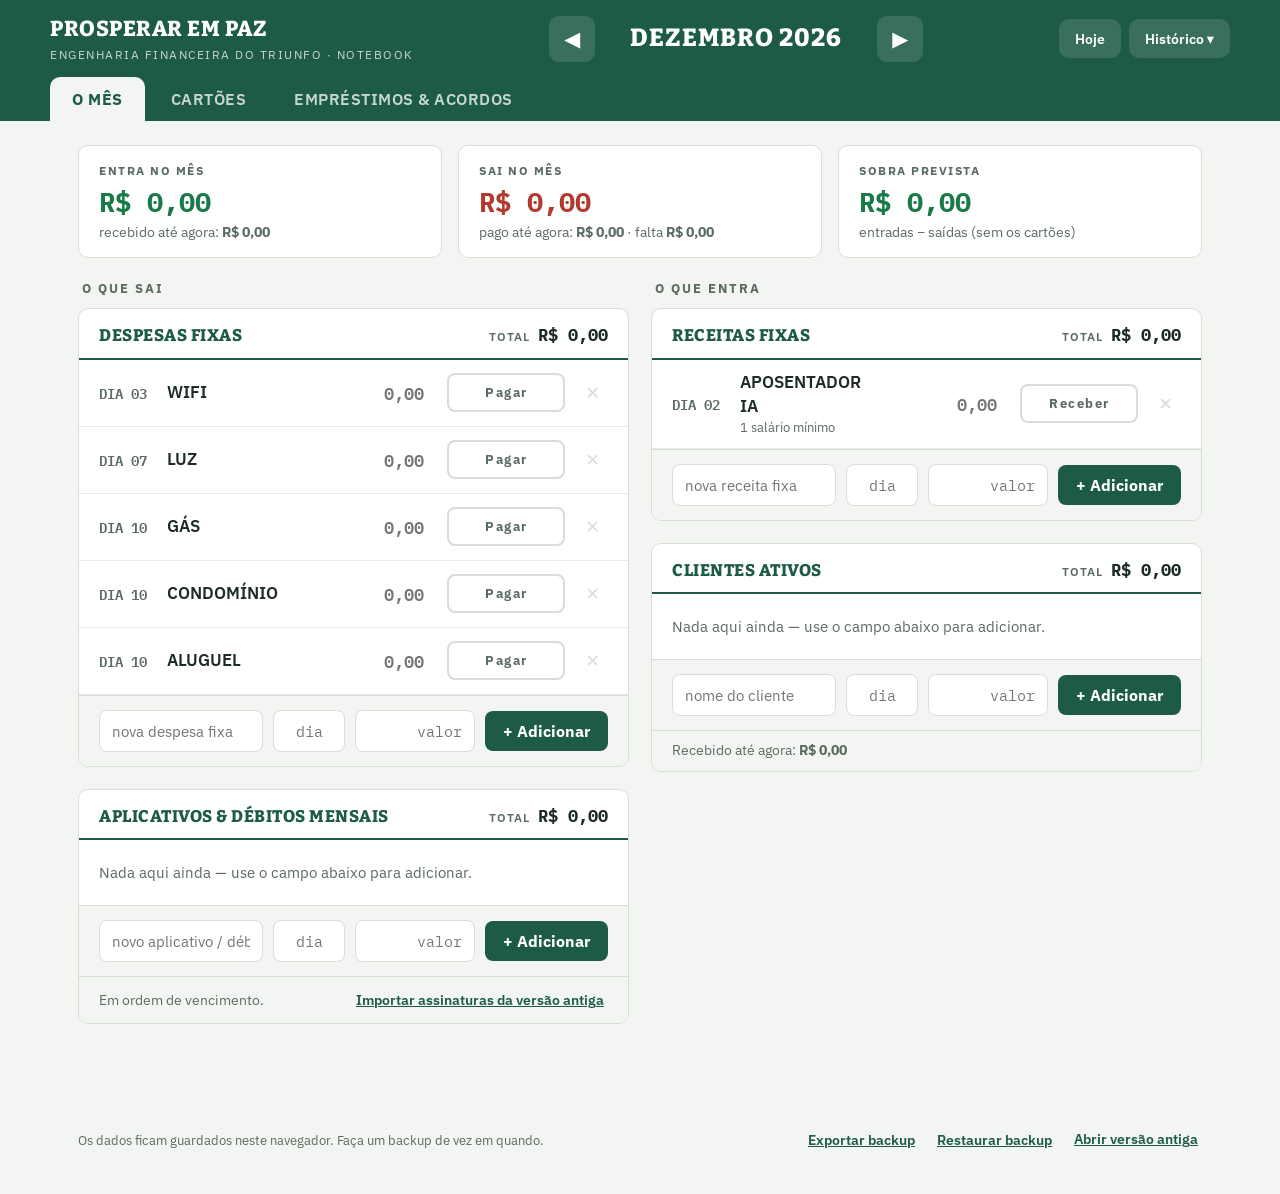
==== notebook/index.html @ 4a785197 "feat: versão notebook — Prosperar em Paz em arquivo único Nova versão simplificada para uso no noteb" ====
<!DOCTYPE html>
<html lang="pt-BR">
<head>
<meta charset="UTF-8">
<meta name="viewport" content="width=device-width, initial-scale=1.0">
<title>Prosperar em Paz — Notebook</title>
<link rel="icon" href="../icons/icon-192.png">
<link rel="preconnect" href="https://fonts.googleapis.com">
<link rel="preconnect" href="https://fonts.gstatic.com" crossorigin>
<link href="https://fonts.googleapis.com/css2?family=Bitter:wght@600;800&family=IBM+Plex+Sans:wght@400;500;600;700&family=IBM+Plex+Mono:wght@500;600;700&display=swap" rel="stylesheet">
<style>
:root{
  --paper:#F2F5F1;
  --card:#FFFFFF;
  --ink:#1C2B25;
  --ink-soft:#5A6B62;
  --line:#D8DED6;
  --line-soft:#E7ECE7;
  --green-deep:#1E5B45;
  --green-deep-hover:#174A38;
  --income:#187A48;
  --income-bg:#E7F4EC;
  --expense:#B23B2E;
  --expense-bg:#F9ECEA;
  --late:#B23B2E;
  --stamp:#2E7D32;
  --focus:#1E5B45;
  --radius:10px;
  --f-display:'Bitter', Georgia, serif;
  --f-body:'IBM Plex Sans', 'Segoe UI', system-ui, sans-serif;
  --f-mono:'IBM Plex Mono', 'Consolas', monospace;
}
*{margin:0;padding:0;box-sizing:border-box}
html{font-size:16px}
body{
  background:var(--paper);
  color:var(--ink);
  font-family:var(--f-body);
  font-size:1.0625rem;
  line-height:1.45;
  min-height:100vh;
}
button{font-family:inherit;cursor:pointer}
input,select{font-family:inherit;font-size:inherit;color:inherit}
:focus-visible{outline:3px solid var(--focus);outline-offset:2px}

/* ───────────── HEADER ───────────── */
.topbar{
  background:var(--green-deep);
  color:#fff;
  padding:14px 28px 0;
}
.topbar-inner{max-width:1180px;margin:0 auto}
.topbar-row{display:flex;align-items:center;justify-content:space-between;gap:20px;flex-wrap:wrap}
.brand h1{font-family:var(--f-display);font-weight:800;font-size:1.35rem;letter-spacing:.5px}
.brand p{font-size:.78rem;opacity:.75;letter-spacing:1.5px;text-transform:uppercase}

.month-nav{display:flex;align-items:center;gap:6px}
.month-nav .arrow{
  background:rgba(255,255,255,.12);border:none;color:#fff;
  width:46px;height:46px;border-radius:10px;font-size:1.3rem;
}
.month-nav .arrow:hover{background:rgba(255,255,255,.25)}
.month-name{
  font-family:var(--f-display);font-weight:800;font-size:1.55rem;
  min-width:270px;text-align:center;text-transform:uppercase;letter-spacing:1px;
}
.month-tools{display:flex;gap:8px}
.tool-btn{
  background:rgba(255,255,255,.12);border:none;color:#fff;
  padding:10px 16px;border-radius:10px;font-size:.9rem;font-weight:600;
}
.tool-btn:hover{background:rgba(255,255,255,.25)}

.tabs{display:flex;gap:4px;margin-top:14px}
.tab{
  background:transparent;border:none;color:rgba(255,255,255,.75);
  font-size:1rem;font-weight:600;padding:12px 22px;
  border-radius:10px 10px 0 0;letter-spacing:.5px;
}
.tab:hover{color:#fff}
.tab.active{background:var(--paper);color:var(--green-deep);font-weight:700}

/* ───────────── HISTÓRICO ───────────── */
.hist-panel{
  position:absolute;right:28px;top:76px;z-index:50;
  background:var(--card);color:var(--ink);
  border:1px solid var(--line);border-radius:var(--radius);
  box-shadow:0 12px 30px rgba(28,43,37,.18);
  min-width:380px;max-height:60vh;overflow-y:auto;display:none;
}
.hist-panel.open{display:block}
.hist-panel h3{font-family:var(--f-display);font-size:1rem;padding:14px 18px 8px;color:var(--green-deep)}
.hist-row{
  display:flex;justify-content:space-between;align-items:center;gap:14px;
  width:100%;background:none;border:none;border-top:1px solid var(--line-soft);
  padding:12px 18px;font-size:.95rem;text-align:left;
}
.hist-row:hover{background:var(--paper)}
.hist-row .hm{font-weight:700;text-transform:capitalize}
.hist-row .hv{font-family:var(--f-mono);font-size:.85rem;color:var(--ink-soft)}
.hist-row .hv b{color:var(--ink)}
.hist-row.current .hm{color:var(--green-deep)}

/* ───────────── LAYOUT ───────────── */
.main{max-width:1180px;margin:0 auto;padding:24px 28px 80px}
.page{display:none}
.page.active{display:block}
.cols{display:grid;grid-template-columns:1fr 1fr;gap:22px;align-items:start}
@media(max-width:900px){.cols{grid-template-columns:1fr}}

/* summary tiles */
.tiles{display:grid;grid-template-columns:repeat(3,1fr);gap:16px;margin-bottom:22px}
@media(max-width:900px){.tiles{grid-template-columns:1fr}}
.tile{
  background:var(--card);border:1px solid var(--line);border-radius:var(--radius);
  padding:16px 20px 14px;
}
.tile .t-label{font-size:.75rem;font-weight:700;letter-spacing:1.5px;text-transform:uppercase;color:var(--ink-soft)}
.tile .t-value{font-family:var(--f-mono);font-weight:700;font-size:1.7rem;margin-top:2px}
.tile .t-sub{font-size:.85rem;color:var(--ink-soft);margin-top:2px}
.tile.income .t-value{color:var(--income)}
.tile.expense .t-value{color:var(--expense)}

/* cards / ledgers */
.ledger{
  background:var(--card);border:1px solid var(--line);border-radius:var(--radius);
  margin-bottom:22px;overflow:hidden;
}
.ledger-head{
  display:flex;justify-content:space-between;align-items:baseline;gap:12px;
  padding:14px 20px 10px;border-bottom:2px solid var(--green-deep);
}
.ledger-head h2{
  font-family:var(--f-display);font-weight:800;font-size:1.05rem;
  letter-spacing:.5px;color:var(--green-deep);text-transform:uppercase;
}
.ledger-head .lh-total{font-family:var(--f-mono);font-weight:700;font-size:1.05rem}
.ledger-head .lh-total small{font-family:var(--f-body);font-weight:600;font-size:.72rem;color:var(--ink-soft);letter-spacing:1px;margin-right:8px}

.row{
  display:flex;align-items:center;gap:12px;
  padding:10px 20px;border-bottom:1px solid var(--line-soft);
  min-height:54px;
}
.row:last-child{border-bottom:none}
.row.done{background:#FAFCF9}
.row.done .r-name{color:var(--ink-soft)}
.r-day{
  font-family:var(--f-mono);font-weight:600;font-size:.85rem;color:var(--ink-soft);
  min-width:56px;
}
.r-name{flex:1;font-weight:600;min-width:0;overflow-wrap:anywhere}
.r-name small{display:block;font-weight:400;font-size:.8rem;color:var(--ink-soft)}
.r-late{color:var(--late);font-size:.72rem;font-weight:700;letter-spacing:1px;margin-left:8px;white-space:nowrap;display:inline-block}
.val{
  font-family:var(--f-mono);font-weight:600;font-size:1.05rem;
  width:130px;text-align:right;
  border:1px solid transparent;border-radius:8px;background:transparent;
  padding:8px 10px;
}
.val:hover{border-color:var(--line)}
.val:focus{border-color:var(--green-deep);background:#fff;outline:none}
.val.readonly{pointer-events:none}

/* stamp button */
.stamp-btn{
  border:2px solid var(--line);background:#fff;color:var(--ink-soft);
  font-weight:700;font-size:.8rem;letter-spacing:1.5px;
  padding:9px 14px;border-radius:8px;min-width:118px;
}
.stamp-btn:hover{border-color:var(--green-deep);color:var(--green-deep)}
.stamp-btn.stamped{
  border-color:var(--stamp);color:var(--stamp);background:var(--income-bg);
  transform:rotate(-3deg);
  font-family:var(--f-display);font-weight:800;
  box-shadow:0 1px 0 rgba(46,125,50,.25);
}
.stamp-btn.stamped:hover{opacity:.85}

.del-btn{
  background:none;border:none;color:var(--line);font-size:1.1rem;
  padding:8px;border-radius:8px;line-height:1;
}
.row:hover .del-btn{color:var(--ink-soft)}
.del-btn:hover{color:var(--expense);background:var(--expense-bg)}

/* add-row */
.add-row{
  display:flex;gap:10px;align-items:center;flex-wrap:wrap;
  padding:14px 20px;background:var(--paper);border-top:1px solid var(--line);
}
.add-row input{
  border:1px solid var(--line);border-radius:8px;padding:10px 12px;
  background:#fff;font-size:.95rem;
}
.add-row input:focus{border-color:var(--green-deep);outline:none}
.add-row .a-name{flex:1;min-width:140px}
.add-row .a-inst{flex:1;min-width:120px}
.add-row .a-val{width:120px;font-family:var(--f-mono);text-align:right}
.add-row .a-day{width:72px;font-family:var(--f-mono);text-align:center}
.add-btn{
  background:var(--green-deep);border:none;color:#fff;
  font-size:1rem;font-weight:700;padding:10px 18px;border-radius:8px;
  white-space:nowrap;
}
.add-btn:hover{background:var(--green-deep-hover)}
.ledger-foot{
  padding:10px 20px;background:var(--paper);border-top:1px solid var(--line);
  display:flex;justify-content:space-between;align-items:center;gap:10px;font-size:.85rem;color:var(--ink-soft);
}
.link-btn{background:none;border:none;color:var(--green-deep);font-weight:600;font-size:.85rem;text-decoration:underline;padding:4px}
.link-btn:hover{color:var(--green-deep-hover)}

/* ───────────── CARTÕES ───────────── */
.cc-top{
  display:grid;grid-template-columns:1fr 1fr 1fr;gap:0;
  border-bottom:1px solid var(--line);
}
.cc-cell{padding:14px 20px 12px;border-right:1px solid var(--line-soft)}
.cc-cell:last-child{border-right:none}
.cc-cell .t-label{font-size:.72rem;font-weight:700;letter-spacing:1.2px;text-transform:uppercase;color:var(--ink-soft)}
.cc-cell .t-value{font-family:var(--f-mono);font-weight:700;font-size:1.45rem;margin-top:2px}
.cc-cell input.t-edit{
  font-family:var(--f-mono);font-weight:700;font-size:1.45rem;width:100%;
  border:1px dashed var(--line);border-radius:8px;background:transparent;padding:2px 8px;
}
.cc-cell input.t-edit:focus{border-color:var(--green-deep);background:#fff;outline:none}
.neg{color:var(--expense)!important}
.pos{color:var(--income)!important}

.card-title-row{display:flex;justify-content:space-between;align-items:center;padding:14px 20px 10px;border-bottom:2px solid var(--green-deep)}
.card-title-row h2{font-family:var(--f-display);font-weight:800;font-size:1.05rem;letter-spacing:.5px;color:var(--green-deep);text-transform:uppercase}
.card-title-row input.c-name{
  font-family:var(--f-display);font-weight:800;font-size:1.05rem;letter-spacing:.5px;
  color:var(--green-deep);text-transform:uppercase;border:none;background:transparent;width:60%;
}
.card-title-row input.c-name:focus{outline:2px solid var(--line);border-radius:6px}

.section-label{
  font-size:.8rem;font-weight:700;letter-spacing:2px;text-transform:uppercase;
  color:var(--ink-soft);margin:0 0 10px 4px;
}

/* footer */
.foot{
  max-width:1180px;margin:0 auto;padding:0 28px 40px;
  display:flex;justify-content:space-between;align-items:center;gap:14px;flex-wrap:wrap;
  color:var(--ink-soft);font-size:.82rem;
}
.foot .foot-actions{display:flex;gap:14px}

/* toast */
#toast{
  position:fixed;bottom:26px;left:50%;transform:translateX(-50%) translateY(20px);
  background:var(--ink);color:#fff;padding:12px 22px;border-radius:10px;
  font-size:.95rem;font-weight:600;opacity:0;pointer-events:none;
  transition:all .25s ease;z-index:100;
}
#toast.show{opacity:1;transform:translateX(-50%) translateY(0)}

.empty{padding:22px 20px;color:var(--ink-soft);font-size:.92rem}

@media (prefers-reduced-motion: reduce){
  *{transition:none!important}
}
</style>
</head>
<body>

<header class="topbar">
  <div class="topbar-inner">
    <div class="topbar-row">
      <div class="brand">
        <h1>PROSPERAR EM PAZ</h1>
        <p>Engenharia financeira do triunfo · notebook</p>
      </div>
      <div class="month-nav">
        <button class="arrow" onclick="shiftMonth(-1)" title="Mês anterior">◀</button>
        <div class="month-name" id="month-name"></div>
        <button class="arrow" onclick="shiftMonth(1)" title="Próximo mês">▶</button>
      </div>
      <div class="month-tools">
        <button class="tool-btn" onclick="goToday()">Hoje</button>
        <button class="tool-btn" onclick="toggleHist()">Histórico ▾</button>
      </div>
    </div>
    <nav class="tabs">
      <button class="tab active" data-page="mes" onclick="navigate('mes')">O MÊS</button>
      <button class="tab" data-page="cartoes" onclick="navigate('cartoes')">CARTÕES</button>
      <button class="tab" data-page="emprestimos" onclick="navigate('emprestimos')">EMPRÉSTIMOS &amp; ACORDOS</button>
    </nav>
  </div>
  <div class="hist-panel" id="hist-panel"></div>
</header>

<main class="main">
  <div class="page active" id="page-mes"></div>
  <div class="page" id="page-cartoes"></div>
  <div class="page" id="page-emprestimos"></div>
</main>

<footer class="foot">
  <span>Os dados ficam guardados neste navegador. Faça um backup de vez em quando.</span>
  <span class="foot-actions">
    <button class="link-btn" onclick="exportBackup()">Exportar backup</button>
    <button class="link-btn" onclick="document.getElementById('backup-file').click()">Restaurar backup</button>
    <a class="link-btn" href="../index.html">Abrir versão antiga</a>
  </span>
</footer>
<input type="file" id="backup-file" accept=".json,application/json" style="display:none">

<div id="toast"></div>

<script>
'use strict';
/* ════════════════════════════════════════════════════════════
   PROSPERAR EM PAZ — versão notebook (arquivo único)
   Dados: localStorage, prefixo pep_  (a v1 usa financa_ e fica intacta)
   Valores guardados em CENTAVOS (inteiro).
   ════════════════════════════════════════════════════════════ */
const P = 'pep_';
/* localStorage com fallback em memória (alguns ambientes bloqueiam o storage) */
const LS = (() => {
  try { localStorage.setItem(P + '__t', '1'); localStorage.removeItem(P + '__t'); return localStorage; }
  catch {
    const mem = {};
    return {
      getItem: k => mem[k] ?? null,
      setItem: (k, v) => { mem[k] = String(v); },
      removeItem: k => { delete mem[k]; },
      key: i => Object.keys(mem)[i] ?? null,
      get length(){ return Object.keys(mem).length; },
    };
  }
})();
const load = (k, fb) => { try { return JSON.parse(LS.getItem(P + k)) ?? fb; } catch { return fb; } };
const save = (k, v) => LS.setItem(P + k, JSON.stringify(v));
const uid  = () => Date.now().toString(36) + Math.random().toString(36).slice(2, 7);
const esc  = s => String(s ?? '').replace(/&/g,'&amp;').replace(/</g,'&lt;').replace(/>/g,'&gt;').replace(/"/g,'&quot;');

/* ── dinheiro ─────────────────────────────────────────────── */
const fmt = c => (c / 100).toLocaleString('pt-BR', { style:'currency', currency:'BRL' });
function parseMoney(str){
  if (str == null) return 0;
  let s = String(str).replace(/[R$\s]/g,'');
  if (!s) return 0;
  if (s.includes(',')) s = s.replace(/\./g,'').replace(',','.');
  const n = parseFloat(s);
  return isNaN(n) ? 0 : Math.round(n * 100);
}

/* ── meses ────────────────────────────────────────────────── */
const MESES = ['janeiro','fevereiro','março','abril','maio','junho','julho','agosto','setembro','outubro','novembro','dezembro'];
const mkNow = () => { const d = new Date(); return `${d.getFullYear()}-${String(d.getMonth()+1).padStart(2,'0')}`; };
const mkLabel = mk => { const [y,m] = mk.split('-').map(Number); return `${MESES[m-1]} ${y}`; };
const mkShift = (mk, n) => { const [y,m] = mk.split('-').map(Number); const d = new Date(y, m-1+n, 1); return `${d.getFullYear()}-${String(d.getMonth()+1).padStart(2,'0')}`; };

/* ── ESTRUTURA (listas permanentes, valem para todos os meses) ── */
/* item: {id, nome, dia}  · empréstimo: +inst  · cartão: {id, nome, limite} */
function defaultEstrutura(){
  return {
    fixas: [
      { id:'fx_wifi',  nome:'WIFI',       dia:3  },
      { id:'fx_luz',   nome:'LUZ',        dia:7  },
      { id:'fx_gas',   nome:'GÁS',        dia:10 },
      { id:'fx_cond',  nome:'CONDOMÍNIO', dia:10 },
      { id:'fx_alug',  nome:'ALUGUEL',    dia:10 },
    ],
    debitos: [],
    receitas: [
      { id:'rc_apos', nome:'APOSENTADORIA', sub:'1 salário mínimo', dia:2 },
    ],
    clientes: [],
    emprestimos: [],
    cartoes: [
      { id:'cc_1', nome:'CARTÃO DE CRÉDITO', limite:0 },
    ],
  };
}
let E = load('estrutura', null);
if (!E) { E = defaultEstrutura(); save('estrutura', E); }
const saveE = () => save('estrutura', E);

/* valores-padrão: último valor conhecido de cada item (prefil de mês novo) */
let DEF = load('defaults', {});
const saveDEF = () => save('defaults', DEF);

/* ── MÊS (valores e carimbos daquele mês) ─────────────────── */
/* { valores:{itemId:centavos}, pagos:{itemId:true},
     cc:{cartaoId:[{id,desc,valor,dia}]}, cd:{saldo:centavos|null, lanc:[{id,desc,valor,dia}]} } */
function monthKeyStore(mk){ return `mes_${mk}`; }
function ensureMonth(mk){
  let M = load(monthKeyStore(mk), null);
  if (!M) {
    M = { valores:{}, pagos:{}, cc:{}, cd:{ saldo:null, lanc:[] } };
    for (const it of allItems()) if (DEF[it.id] != null) M.valores[it.id] = DEF[it.id];
    // saldo do débito: começa do saldo final do mês anterior, se houver
    const prev = load(monthKeyStore(mkShift(mk,-1)), null);
    if (prev && prev.cd && prev.cd.saldo != null) {
      const gasto = (prev.cd.lanc || []).reduce((s,l) => s + l.valor, 0);
      M.cd.saldo = prev.cd.saldo - gasto;
    }
    save(monthKeyStore(mk), M);
  }
  M.cc ??= {}; M.cd ??= { saldo:null, lanc:[] };
  return M;
}
function saveMonth(mk, M){ save(monthKeyStore(mk), M); }
function allItems(){ return [...E.fixas, ...E.debitos, ...E.receitas, ...E.clientes, ...E.emprestimos]; }
function monthsWithData(){
  const out = [];
  for (let i = 0; i < LS.length; i++) {
    const k = LS.key(i);
    if (k && k.startsWith(P + 'mes_')) out.push(k.slice((P + 'mes_').length));
  }
  return out.sort().reverse();
}

/* ── estado corrente ──────────────────────────────────────── */
let MK = mkNow();
let PAGE = 'mes';

/* valor efetivo de um item no mês */
const valOf = (M, id) => M.valores[id] ?? 0;

/* ── helpers de total ─────────────────────────────────────── */
function totais(mk){
  const M = ensureMonth(mk);
  const sum = (arr, only) => arr.reduce((s,it) => {
    const v = valOf(M, it.id);
    if (only === 'pago'  && !M.pagos[it.id]) return s;
    if (only === 'aberto' &&  M.pagos[it.id]) return s;
    return s + v;
  }, 0);
  const entradasPrev = sum(E.receitas) + sum(E.clientes);
  const entradasOk   = sum(E.receitas,'pago') + sum(E.clientes,'pago');
  const saidasPrev   = sum(E.fixas) + sum(E.debitos) + sum(E.emprestimos);
  const saidasOk     = sum(E.fixas,'pago') + sum(E.debitos,'pago') + sum(E.emprestimos,'pago');
  return { entradasPrev, entradasOk, saidasPrev, saidasOk, sobra: entradasPrev - saidasPrev };
}

/* ════════════════ NAVEGAÇÃO ════════════════ */
function navigate(page){
  PAGE = page;
  document.querySelectorAll('.tab').forEach(t => t.classList.toggle('active', t.dataset.page === page));
  document.querySelectorAll('.page').forEach(p => p.classList.toggle('active', p.id === 'page' + '-' + page));
  render();
}
function shiftMonth(n){ MK = mkShift(MK, n); closeHist(); render(); }
function goToday(){ MK = mkNow(); closeHist(); render(); }

/* histórico */
function toggleHist(){
  const el = document.getElementById('hist-panel');
  if (el.classList.contains('open')) { closeHist(); return; }
  const mks = monthsWithData();
  if (!mks.includes(MK)) mks.unshift(MK);
  el.innerHTML = `<h3>Histórico de meses</h3>` + mks.map(mk => {
    const t = totais(mk);
    return `<button class="hist-row ${mk === MK ? 'current' : ''}" onclick="jumpTo('${mk}')">
      <span class="hm">${mkLabel(mk)}</span>
      <span class="hv">entrou <b>${fmt(t.entradasPrev)}</b> · saiu <b>${fmt(t.saidasPrev)}</b> · sobra <b>${fmt(t.sobra)}</b></span>
    </button>`;
  }).join('');
  el.classList.add('open');
}
function closeHist(){ document.getElementById('hist-panel').classList.remove('open'); }
function jumpTo(mk){ MK = mk; closeHist(); render(); }
document.addEventListener('click', e => {
  const p = document.getElementById('hist-panel');
  if (p.classList.contains('open') && !p.contains(e.target) && !e.target.closest('.month-tools')) closeHist();
});

/* ════════════════ AÇÕES ════════════════ */
function togglePago(id){
  const M = ensureMonth(MK);
  if (M.pagos[id]) { delete M.pagos[id]; toast('Desmarcado'); }
  else { M.pagos[id] = true; toast('✓ Carimbado'); }
  saveMonth(MK, M); render();
}
function setValor(id, str){
  const M = ensureMonth(MK);
  const v = parseMoney(str);
  M.valores[id] = v; DEF[id] = v;
  saveMonth(MK, M); saveDEF(); render();
}
function addItem(tipo){
  const nome = document.getElementById(`add-nome-${tipo}`).value.trim();
  const dia  = parseInt(document.getElementById(`add-dia-${tipo}`)?.value, 10) || null;
  const valS = document.getElementById(`add-val-${tipo}`)?.value;
  const inst = document.getElementById(`add-inst-${tipo}`)?.value.trim();
  if (!nome) { toast('Escreva o nome primeiro'); return; }
  const it = { id: uid(), nome, dia: dia || 1 };
  if (tipo === 'emprestimos') it.inst = inst || '';
  E[tipo].push(it); saveE();
  const M = ensureMonth(MK);
  const v = parseMoney(valS);
  if (v) { M.valores[it.id] = v; DEF[it.id] = v; saveMonth(MK, M); saveDEF(); }
  toast('✓ Adicionado'); render();
}
function removeItem(tipo, id, nome){
  if (!confirm(`Remover "${nome}" da lista?\n\nEle some de todos os meses (o histórico dos totais já fechados não muda sozinho, mas a linha deixa de aparecer).`)) return;
  E[tipo] = E[tipo].filter(i => i.id !== id); saveE();
  toast('Removido'); render();
}

/* cartões de crédito */
function ccAdd(cardId){
  const desc = document.getElementById(`cc-desc-${cardId}`).value.trim();
  const val  = parseMoney(document.getElementById(`cc-val-${cardId}`).value);
  const dia  = parseInt(document.getElementById(`cc-dia-${cardId}`).value, 10) || new Date().getDate();
  if (!desc || !val) { toast('Preencha a despesa e o valor'); return; }
  const M = ensureMonth(MK);
  (M.cc[cardId] ??= []).push({ id: uid(), desc, valor: val, dia });
  saveMonth(MK, M); toast('✓ Lançado no cartão'); render();
}
function ccDel(cardId, id){
  const M = ensureMonth(MK);
  M.cc[cardId] = (M.cc[cardId] || []).filter(l => l.id !== id);
  saveMonth(MK, M); render();
}
function ccLimite(cardId, str){
  const c = E.cartoes.find(c => c.id === cardId);
  if (c) { c.limite = parseMoney(str); saveE(); render(); }
}
function ccNome(cardId, nome){
  const c = E.cartoes.find(c => c.id === cardId);
  if (c && nome.trim()) { c.nome = nome.trim(); saveE(); }
}
function ccNovoCartao(){
  const nome = prompt('Nome do cartão:', 'CARTÃO NOVO');
  if (!nome) return;
  E.cartoes.push({ id: uid(), nome: nome.toUpperCase(), limite: 0 });
  saveE(); render();
}
function ccRemoverCartao(cardId, nome){
  if (!confirm(`Remover o cartão "${nome}"?`)) return;
  E.cartoes = E.cartoes.filter(c => c.id !== cardId); saveE(); render();
}

/* cartão de débito / conta */
function cdSaldo(str){
  const M = ensureMonth(MK);
  M.cd.saldo = parseMoney(str);
  saveMonth(MK, M); render();
}
function cdAdd(){
  const desc = document.getElementById('cd-desc').value.trim();
  const val  = parseMoney(document.getElementById('cd-val').value);
  const dia  = parseInt(document.getElementById('cd-dia').value, 10) || new Date().getDate();
  if (!desc || !val) { toast('Preencha a despesa e o valor'); return; }
  const M = ensureMonth(MK);
  M.cd.lanc.push({ id: uid(), desc, valor: val, dia });
  saveMonth(MK, M); toast('✓ Lançado no débito'); render();
}
function cdDel(id){
  const M = ensureMonth(MK);
  M.cd.lanc = M.cd.lanc.filter(l => l.id !== id);
  saveMonth(MK, M); render();
}

/* importar assinaturas da v1 (mesmo navegador/endereço) */
function importarV1(){
  let cards;
  try { cards = JSON.parse(LS.getItem('financa_cards')) || []; } catch { cards = []; }
  const subs = cards.flatMap(c => c.recurring || []);
  if (!subs.length) { toast('Nenhuma assinatura da versão antiga encontrada neste navegador'); return; }
  let n = 0;
  const M = ensureMonth(MK);
  for (const r of subs) {
    if (E.debitos.some(d => d.nome.toLowerCase() === String(r.desc).toLowerCase())) continue;
    const it = { id: uid(), nome: r.desc, dia: r.day || 1 };
    E.debitos.push(it);
    if (r.amount) { M.valores[it.id] = r.amount; DEF[it.id] = r.amount; }
    n++;
  }
  saveE(); saveMonth(MK, M); saveDEF();
  toast(n ? `✓ ${n} assinatura(s) importada(s)` : 'Tudo já estava importado');
  render();
}

/* ════════════════ RENDER ════════════════ */
function stampBtn(id, pago, labelOn, labelOff){
  return `<button class="stamp-btn ${pago ? 'stamped' : ''}" onclick="togglePago('${id}')"
    title="${pago ? 'Clique para desmarcar' : 'Clique para marcar'}">${pago ? labelOn + ' ✓' : labelOff}</button>`;
}
function valInput(id, v){
  return `<input class="val" value="${v ? fmt(v).replace('R$ ','') : ''}" placeholder="0,00"
    onchange="setValor('${id}', this.value)" aria-label="valor">`;
}
function isLate(mk, dia, pago){
  if (pago) return false;
  const now = mkNow();
  if (mk < now) return true;
  if (mk === now) return dia < new Date().getDate();
  return false;
}
const byDia = (a,b) => (a.dia||99) - (b.dia||99);

function ledgerRows(tipo, itens, M, stampOn, stampOff){
  if (!itens.length) return `<div class="empty">Nada aqui ainda — use o campo abaixo para adicionar.</div>`;
  return itens.slice().sort(byDia).map(it => {
    const pago = !!M.pagos[it.id];
    const late = tipo !== 'receitas' && tipo !== 'clientes' && valOf(M, it.id) > 0 && isLate(MK, it.dia, pago);
    return `<div class="row ${pago ? 'done' : ''}">
      <div class="r-day">DIA ${String(it.dia).padStart(2,'0')}</div>
      <div class="r-name">${esc(it.nome)}${late ? '<span class="r-late">ATRASADO</span>' : ''}
        ${it.sub ? `<small>${esc(it.sub)}</small>` : ''}${it.inst ? `<small>${esc(it.inst)}</small>` : ''}</div>
      ${valInput(it.id, valOf(M, it.id))}
      ${stampBtn(it.id, pago, stampOn, stampOff)}
      <button class="del-btn" onclick="removeItem('${tipo}','${it.id}','${esc(it.nome)}')" title="Remover da lista">✕</button>
    </div>`;
  }).join('');
}
function totalLine(itens, M){
  const tot  = itens.reduce((s,it) => s + valOf(M, it.id), 0);
  const pago = itens.reduce((s,it) => s + (M.pagos[it.id] ? valOf(M, it.id) : 0), 0);
  return { tot, pago };
}

/* ── página O MÊS ── */
function renderMes(){
  const M = ensureMonth(MK);
  const t = totais(MK);
  const fx = totalLine(E.fixas, M), db = totalLine(E.debitos, M),
        rc = totalLine(E.receitas, M), cl = totalLine(E.clientes, M);

  document.getElementById('page-mes').innerHTML = `
  <div class="tiles">
    <div class="tile income">
      <div class="t-label">Entra no mês</div>
      <div class="t-value">${fmt(t.entradasPrev)}</div>
      <div class="t-sub">recebido até agora: <b>${fmt(t.entradasOk)}</b></div>
    </div>
    <div class="tile expense">
      <div class="t-label">Sai no mês</div>
      <div class="t-value">${fmt(t.saidasPrev)}</div>
      <div class="t-sub">pago até agora: <b>${fmt(t.saidasOk)}</b> · falta <b>${fmt(t.saidasPrev - t.saidasOk)}</b></div>
    </div>
    <div class="tile">
      <div class="t-label">Sobra prevista</div>
      <div class="t-value ${t.sobra < 0 ? 'neg' : 'pos'}">${fmt(t.sobra)}</div>
      <div class="t-sub">entradas − saídas (sem os cartões)</div>
    </div>
  </div>

  <div class="cols">
    <div>
      <p class="section-label">O que sai</p>

      <div class="ledger">
        <div class="ledger-head">
          <h2>Despesas fixas</h2>
          <div class="lh-total"><small>TOTAL</small>${fmt(fx.tot)}</div>
        </div>
        ${ledgerRows('fixas', E.fixas, M, 'PAGO', 'Pagar')}
        <div class="add-row">
          <input class="a-name" id="add-nome-fixas" placeholder="nova despesa fixa">
          <input class="a-day"  id="add-dia-fixas"  placeholder="dia" inputmode="numeric">
          <input class="a-val"  id="add-val-fixas"  placeholder="valor" inputmode="decimal">
          <button class="add-btn" onclick="addItem('fixas')">+ Adicionar</button>
        </div>
      </div>

      <div class="ledger">
        <div class="ledger-head">
          <h2>Aplicativos &amp; débitos mensais</h2>
          <div class="lh-total"><small>TOTAL</small>${fmt(db.tot)}</div>
        </div>
        ${ledgerRows('debitos', E.debitos, M, 'PAGO', 'Pagar')}
        <div class="add-row">
          <input class="a-name" id="add-nome-debitos" placeholder="novo aplicativo / débito">
          <input class="a-day"  id="add-dia-debitos"  placeholder="dia" inputmode="numeric">
          <input class="a-val"  id="add-val-debitos"  placeholder="valor" inputmode="decimal">
          <button class="add-btn" onclick="addItem('debitos')">+ Adicionar</button>
        </div>
        <div class="ledger-foot">
          <span>Em ordem de vencimento.</span>
          <button class="link-btn" onclick="importarV1()">Importar assinaturas da versão antiga</button>
        </div>
      </div>
    </div>

    <div>
      <p class="section-label">O que entra</p>

      <div class="ledger">
        <div class="ledger-head">
          <h2>Receitas fixas</h2>
          <div class="lh-total"><small>TOTAL</small>${fmt(rc.tot)}</div>
        </div>
        ${ledgerRows('receitas', E.receitas, M, 'RECEBIDO', 'Receber')}
        <div class="add-row">
          <input class="a-name" id="add-nome-receitas" placeholder="nova receita fixa">
          <input class="a-day"  id="add-dia-receitas"  placeholder="dia" inputmode="numeric">
          <input class="a-val"  id="add-val-receitas"  placeholder="valor" inputmode="decimal">
          <button class="add-btn" onclick="addItem('receitas')">+ Adicionar</button>
        </div>
      </div>

      <div class="ledger">
        <div class="ledger-head">
          <h2>Clientes ativos</h2>
          <div class="lh-total"><small>TOTAL</small>${fmt(cl.tot)}</div>
        </div>
        ${ledgerRows('clientes', E.clientes, M, 'RECEBIDO', 'Receber')}
        <div class="add-row">
          <input class="a-name" id="add-nome-clientes" placeholder="nome do cliente">
          <input class="a-day"  id="add-dia-clientes"  placeholder="dia" inputmode="numeric">
          <input class="a-val"  id="add-val-clientes"  placeholder="valor" inputmode="decimal">
          <button class="add-btn" onclick="addItem('clientes')">+ Adicionar</button>
        </div>
        <div class="ledger-foot"><span>Recebido até agora: <b>${fmt(cl.pago + rc.pago)}</b></span></div>
      </div>
    </div>
  </div>`;
}

/* ── página CARTÕES ── */
function renderCartoes(){
  const M = ensureMonth(MK);

  const ccHtml = E.cartoes.map(card => {
    const lanc = (M.cc[card.id] || []).slice().sort(byDia);
    const total = lanc.reduce((s,l) => s + l.valor, 0);
    const disp = card.limite - total;
    return `
    <div class="ledger">
      <div class="card-title-row">
        <input class="c-name" value="${esc(card.nome)}" onchange="ccNome('${card.id}', this.value)" title="Clique para renomear">
        <button class="del-btn" onclick="ccRemoverCartao('${card.id}','${esc(card.nome)}')" title="Remover cartão">✕</button>
      </div>
      <div class="cc-top">
        <div class="cc-cell">
          <div class="t-label">Total lançado</div>
          <div class="t-value neg">${fmt(total)}</div>
        </div>
        <div class="cc-cell">
          <div class="t-label">Limite</div>
          <input class="t-edit" value="${card.limite ? fmt(card.limite).replace('R$ ','') : ''}"
            placeholder="0,00" inputmode="decimal" onchange="ccLimite('${card.id}', this.value)" aria-label="limite do cartão">
        </div>
        <div class="cc-cell">
          <div class="t-label">Disponível</div>
          <div class="t-value ${disp < 0 ? 'neg' : 'pos'}">${fmt(disp)}</div>
        </div>
      </div>
      ${lanc.length ? lanc.map(l => `
        <div class="row">
          <div class="r-day">DIA ${String(l.dia).padStart(2,'0')}</div>
          <div class="r-name">${esc(l.desc)}</div>
          <div class="val readonly">${fmt(l.valor).replace('R$ ','')}</div>
          <button class="del-btn" onclick="ccDel('${card.id}','${l.id}')" title="Apagar lançamento">✕</button>
        </div>`).join('')
      : `<div class="empty">Nenhum lançamento neste mês.</div>`}
      <div class="add-row">
        <input class="a-name" id="cc-desc-${card.id}" placeholder="despesa">
        <input class="a-val"  id="cc-val-${card.id}"  placeholder="valor" inputmode="decimal">
        <input class="a-day"  id="cc-dia-${card.id}"  placeholder="dia" inputmode="numeric">
        <button class="add-btn" onclick="ccAdd('${card.id}')">+ Lançar</button>
      </div>
    </div>`;
  }).join('');

  const cd = M.cd;
  const cdGasto = cd.lanc.reduce((s,l) => s + l.valor, 0);
  const cdDisp  = (cd.saldo ?? 0) - cdGasto;
  const cdHtml = `
    <div class="ledger">
      <div class="card-title-row"><h2>Cartão de débito · conta</h2></div>
      <div class="cc-top">
        <div class="cc-cell">
          <div class="t-label">Saldo no início do mês</div>
          <input class="t-edit" value="${cd.saldo != null ? fmt(cd.saldo).replace('R$ ','') : ''}"
            placeholder="0,00" inputmode="decimal" onchange="cdSaldo(this.value)" aria-label="saldo inicial">
        </div>
        <div class="cc-cell">
          <div class="t-label">Gasto no mês</div>
          <div class="t-value neg">${fmt(cdGasto)}</div>
        </div>
        <div class="cc-cell">
          <div class="t-label">Saldo disponível</div>
          <div class="t-value ${cdDisp < 0 ? 'neg' : 'pos'}">${fmt(cdDisp)}</div>
        </div>
      </div>
      ${cd.lanc.length ? cd.lanc.slice().sort(byDia).map(l => `
        <div class="row">
          <div class="r-day">DIA ${String(l.dia).padStart(2,'0')}</div>
          <div class="r-name">${esc(l.desc)}</div>
          <div class="val readonly">${fmt(l.valor).replace('R$ ','')}</div>
          <button class="del-btn" onclick="cdDel('${l.id}')" title="Apagar lançamento">✕</button>
        </div>`).join('')
      : `<div class="empty">Nenhum gasto no débito neste mês.</div>`}
      <div class="add-row">
        <input class="a-name" id="cd-desc" placeholder="despesa">
        <input class="a-val"  id="cd-val"  placeholder="valor" inputmode="decimal">
        <input class="a-day"  id="cd-dia"  placeholder="dia" inputmode="numeric">
        <button class="add-btn" onclick="cdAdd()">+ Lançar</button>
      </div>
      <div class="ledger-foot"><span>O saldo inicial do próximo mês já vem preenchido com o que sobrar aqui.</span></div>
    </div>`;

  document.getElementById('page-cartoes').innerHTML = `
    <div class="cols">
      <div>
        <p class="section-label">Crédito</p>
        ${ccHtml}
        <button class="link-btn" onclick="ccNovoCartao()">+ adicionar outro cartão de crédito</button>
      </div>
      <div>
        <p class="section-label">Débito</p>
        ${cdHtml}
      </div>
    </div>`;
}

/* ── página EMPRÉSTIMOS ── */
function renderEmprestimos(){
  const M = ensureMonth(MK);
  const t = totalLine(E.emprestimos, M);
  document.getElementById('page-emprestimos').innerHTML = `
    <div class="tiles" style="grid-template-columns:1fr 1fr">
      <div class="tile expense">
        <div class="t-label">Parcelas do mês</div>
        <div class="t-value">${fmt(t.tot)}</div>
      </div>
      <div class="tile">
        <div class="t-label">Já pago neste mês</div>
        <div class="t-value pos">${fmt(t.pago)}</div>
      </div>
    </div>
    <div class="ledger">
      <div class="ledger-head">
        <h2>Empréstimos &amp; acordos</h2>
        <div class="lh-total"><small>TOTAL</small>${fmt(t.tot)}</div>
      </div>
      ${ledgerRows('emprestimos', E.emprestimos, M, 'PAGO', 'Pagar')}
      <div class="add-row">
        <input class="a-name" id="add-nome-emprestimos" placeholder="nome do empréstimo / acordo">
        <input class="a-inst" id="add-inst-emprestimos" placeholder="instituição">
        <input class="a-day"  id="add-dia-emprestimos"  placeholder="dia" inputmode="numeric">
        <input class="a-val"  id="add-val-emprestimos"  placeholder="valor da parcela" inputmode="decimal">
        <button class="add-btn" onclick="addItem('emprestimos')">+ Adicionar</button>
      </div>
      <div class="ledger-foot"><span>O valor da parcela repete todo mês; quando quitar, remova a linha com o ✕.</span></div>
    </div>`;
}

/* ── render geral ── */
function render(){
  document.getElementById('month-name').textContent = mkLabel(MK);
  if (PAGE === 'mes') renderMes();
  else if (PAGE === 'cartoes') renderCartoes();
  else renderEmprestimos();
}

/* ── toast ── */
let toastTimer;
function toast(msg){
  const el = document.getElementById('toast');
  el.textContent = msg;
  el.classList.add('show');
  clearTimeout(toastTimer);
  toastTimer = setTimeout(() => el.classList.remove('show'), 2200);
}

/* ── backup ── */
function exportBackup(){
  const data = {};
  for (let i = 0; i < LS.length; i++) {
    const k = LS.key(i);
    if (k && k.startsWith(P)) data[k] = LS.getItem(k);
  }
  const blob = new Blob([JSON.stringify({ app:'prosperar-em-paz-notebook', exportadoEm: new Date().toISOString(), data }, null, 2)], { type:'application/json' });
  const a = document.createElement('a');
  a.href = URL.createObjectURL(blob);
  a.download = `prosperar-em-paz-backup-${mkNow()}.json`;
  a.click();
  URL.revokeObjectURL(a.href);
  toast('✓ Backup exportado');
}
document.getElementById('backup-file').addEventListener('change', e => {
  const file = e.target.files[0];
  if (!file) return;
  const reader = new FileReader();
  reader.onload = () => {
    try {
      const parsed = JSON.parse(reader.result);
      if (!parsed.data) throw new Error('formato');
      if (!confirm('Restaurar este backup? Os dados atuais desta versão serão substituídos.')) return;
      for (let i = LS.length - 1; i >= 0; i--) {
        const k = LS.key(i);
        if (k && k.startsWith(P)) LS.removeItem(k);
      }
      for (const [k, v] of Object.entries(parsed.data)) LS.setItem(k, v);
      E = load('estrutura', defaultEstrutura());
      DEF = load('defaults', {});
      toast('✓ Backup restaurado');
      render();
    } catch {
      toast('Este arquivo não é um backup válido');
    }
  };
  reader.readAsText(file);
  e.target.value = '';
});

/* ── início ── */
render();
</script>
</body>
</html>
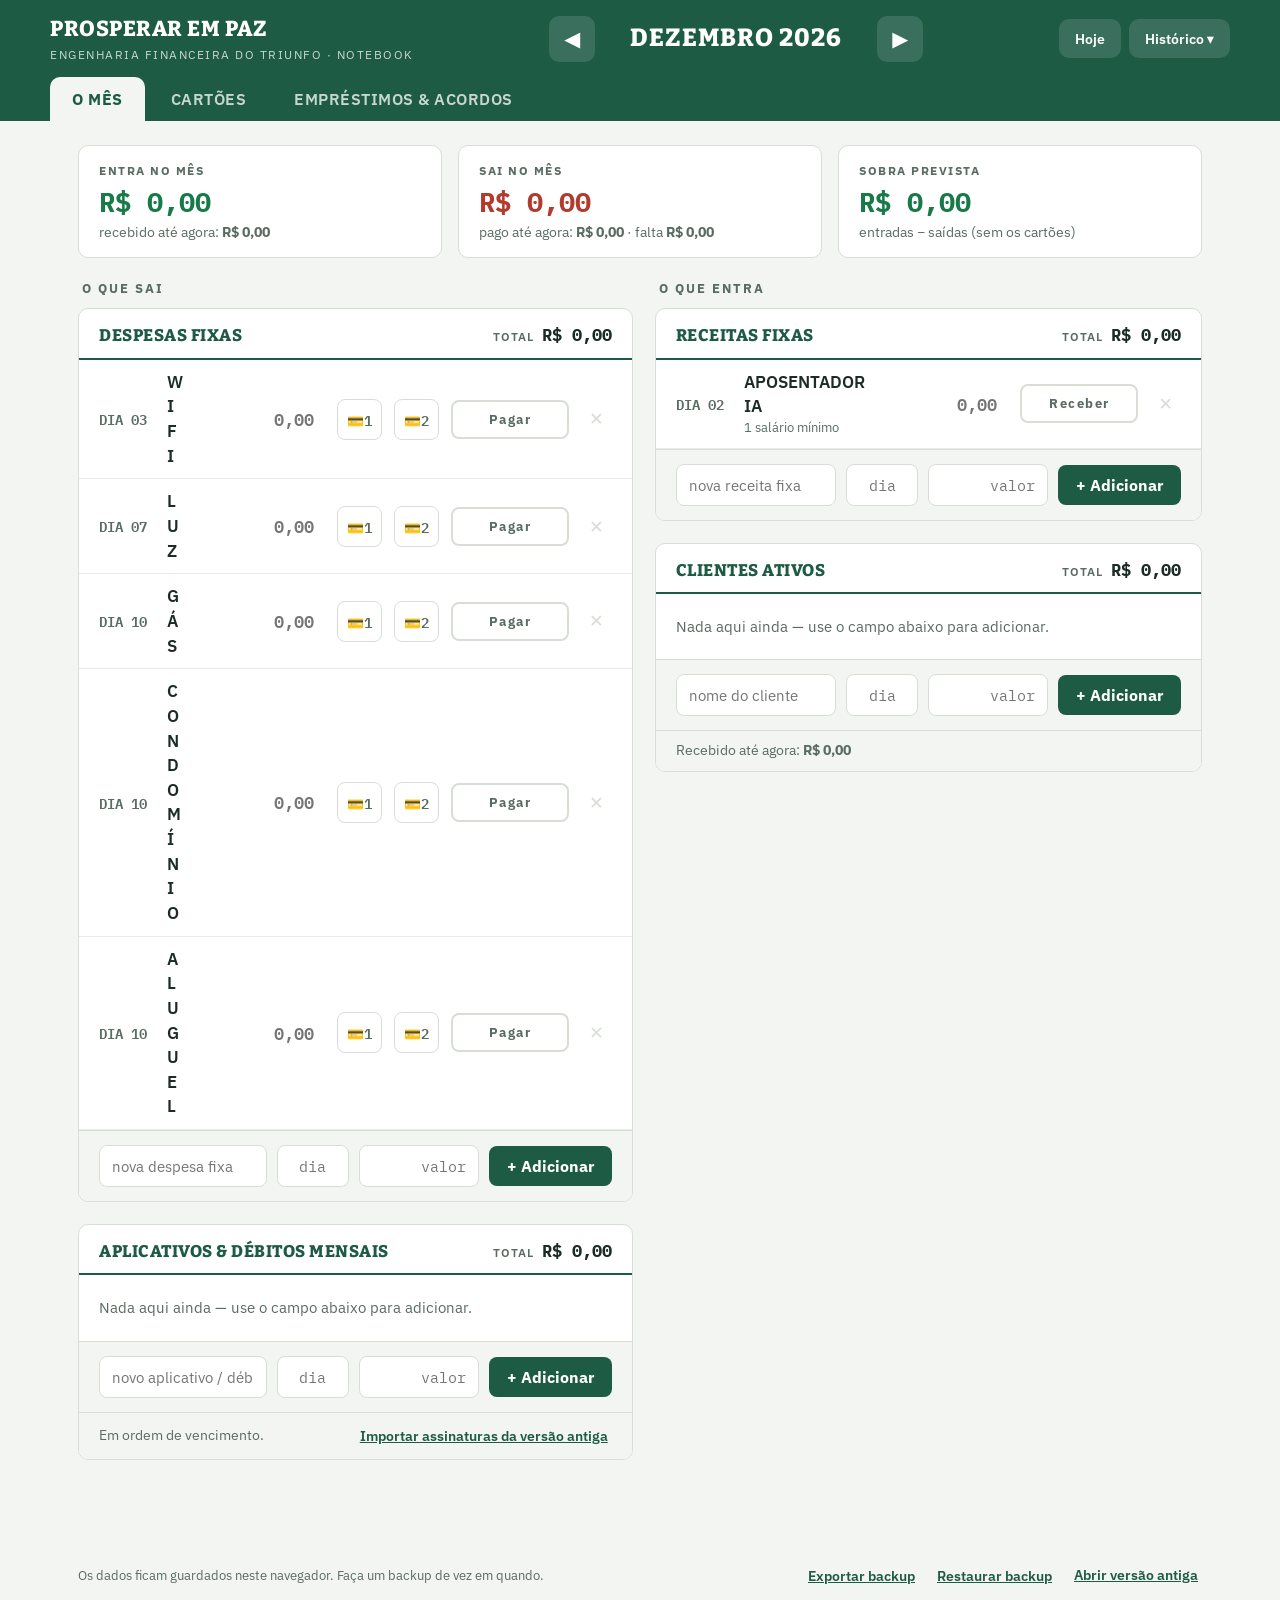
==== commit 6b191d88: "feat(notebook): botões 💳1/💳2 nas despesas mandam o valor direto ao cartão - Cartões numerados: Cartã" ====
--- a/notebook/index.html
+++ b/notebook/index.html
@@ -178,6 +178,13 @@
 }
 .stamp-btn.stamped:hover{opacity:.85}
 
+.cc-send{
+  border:1px solid var(--line);background:#fff;border-radius:8px;
+  padding:8px 9px;font-size:.85rem;font-family:var(--f-mono);font-weight:600;
+  color:var(--ink-soft);white-space:nowrap;
+}
+.cc-send:hover{border-color:var(--green-deep);color:var(--green-deep);background:var(--income-bg)}
+
 .del-btn{
   background:none;border:none;color:var(--line);font-size:1.1rem;
   padding:8px;border-radius:8px;line-height:1;
@@ -374,13 +381,20 @@
     clientes: [],
     emprestimos: [],
     cartoes: [
-      { id:'cc_1', nome:'CARTÃO DE CRÉDITO', limite:0 },
+      { id:'cc_1', nome:'CARTÃO 1', limite:0 },
+      { id:'cc_2', nome:'CARTÃO 2', limite:0 },
     ],
   };
 }
 let E = load('estrutura', null);
 if (!E) { E = defaultEstrutura(); save('estrutura', E); }
 const saveE = () => save('estrutura', E);
+/* migração: quem começou com um cartão genérico passa a ter Cartão 1 e Cartão 2 */
+if (E.cartoes.length === 1 && E.cartoes[0].nome === 'CARTÃO DE CRÉDITO') {
+  E.cartoes[0].nome = 'CARTÃO 1';
+  E.cartoes.push({ id:'cc_2', nome:'CARTÃO 2', limite:0 });
+  saveE();
+}
 
 /* valores-padrão: último valor conhecido de cada item (prefil de mês novo) */
 let DEF = load('defaults', {});
@@ -403,7 +417,7 @@
     }
     save(monthKeyStore(mk), M);
   }
-  M.cc ??= {}; M.cd ??= { saldo:null, lanc:[] };
+  M.cc ??= {}; M.cd ??= { saldo:null, lanc:[] }; M.noCartao ??= {};
   return M;
 }
 function saveMonth(mk, M){ save(monthKeyStore(mk), M); }
@@ -475,9 +489,38 @@
 /* ════════════════ AÇÕES ════════════════ */
 function togglePago(id){
   const M = ensureMonth(MK);
-  if (M.pagos[id]) { delete M.pagos[id]; toast('Desmarcado'); }
+  if (M.pagos[id]) {
+    delete M.pagos[id];
+    const nc = M.noCartao[id];
+    if (nc) {
+      M.cc[nc.cardId] = (M.cc[nc.cardId] || []).filter(l => l.id !== nc.lancId);
+      delete M.noCartao[id];
+      toast('Desmarcado — removido do cartão');
+    } else toast('Desmarcado');
+  }
   else { M.pagos[id] = true; toast('✓ Carimbado'); }
   saveMonth(MK, M); render();
+}
+
+/* manda a despesa do mês para um cartão de crédito */
+function cardNum(cardId){
+  const i = E.cartoes.findIndex(c => c.id === cardId);
+  return i >= 0 ? i + 1 : '';
+}
+function sendToCard(tipo, itemId, cardId){
+  const M = ensureMonth(MK);
+  const v = valOf(M, itemId);
+  if (!v) { toast('Preencha o valor primeiro'); return; }
+  const it = E[tipo].find(i => i.id === itemId);
+  const card = E.cartoes.find(c => c.id === cardId);
+  if (!it || !card) return;
+  const l = { id: uid(), desc: it.nome, valor: v, dia: it.dia || 1 };
+  (M.cc[cardId] ??= []).push(l);
+  M.pagos[itemId] = true;
+  M.noCartao[itemId] = { cardId, lancId: l.id };
+  saveMonth(MK, M);
+  toast(`✓ ${it.nome} lançado no ${card.nome}`);
+  render();
 }
 function setValor(id, str){
   const M = ensureMonth(MK);
@@ -518,6 +561,10 @@
 function ccDel(cardId, id){
   const M = ensureMonth(MK);
   M.cc[cardId] = (M.cc[cardId] || []).filter(l => l.id !== id);
+  // se o lançamento veio de uma despesa d'O Mês, a linha volta a "em aberto"
+  for (const [itemId, nc] of Object.entries(M.noCartao)) {
+    if (nc.lancId === id) { delete M.noCartao[itemId]; delete M.pagos[itemId]; }
+  }
   saveMonth(MK, M); render();
 }
 function ccLimite(cardId, str){
@@ -603,12 +650,20 @@
   return itens.slice().sort(byDia).map(it => {
     const pago = !!M.pagos[it.id];
     const late = tipo !== 'receitas' && tipo !== 'clientes' && valOf(M, it.id) > 0 && isLate(MK, it.dia, pago);
+    const nc = M.noCartao[it.id];
+    const labelOn = nc ? `NO CARTÃO ${cardNum(nc.cardId)}` : stampOn;
+    const sendBtns = (!pago && (tipo === 'fixas' || tipo === 'debitos'))
+      ? E.cartoes.map((c, i) =>
+          `<button class="cc-send" onclick="sendToCard('${tipo}','${it.id}','${c.id}')"
+            title="Lançar no ${esc(c.nome)}">💳${i + 1}</button>`).join('')
+      : '';
     return `<div class="row ${pago ? 'done' : ''}">
       <div class="r-day">DIA ${String(it.dia).padStart(2,'0')}</div>
       <div class="r-name">${esc(it.nome)}${late ? '<span class="r-late">ATRASADO</span>' : ''}
         ${it.sub ? `<small>${esc(it.sub)}</small>` : ''}${it.inst ? `<small>${esc(it.inst)}</small>` : ''}</div>
       ${valInput(it.id, valOf(M, it.id))}
-      ${stampBtn(it.id, pago, stampOn, stampOff)}
+      ${sendBtns}
+      ${stampBtn(it.id, pago, labelOn, stampOff)}
       <button class="del-btn" onclick="removeItem('${tipo}','${it.id}','${esc(it.nome)}')" title="Remover da lista">✕</button>
     </div>`;
   }).join('');
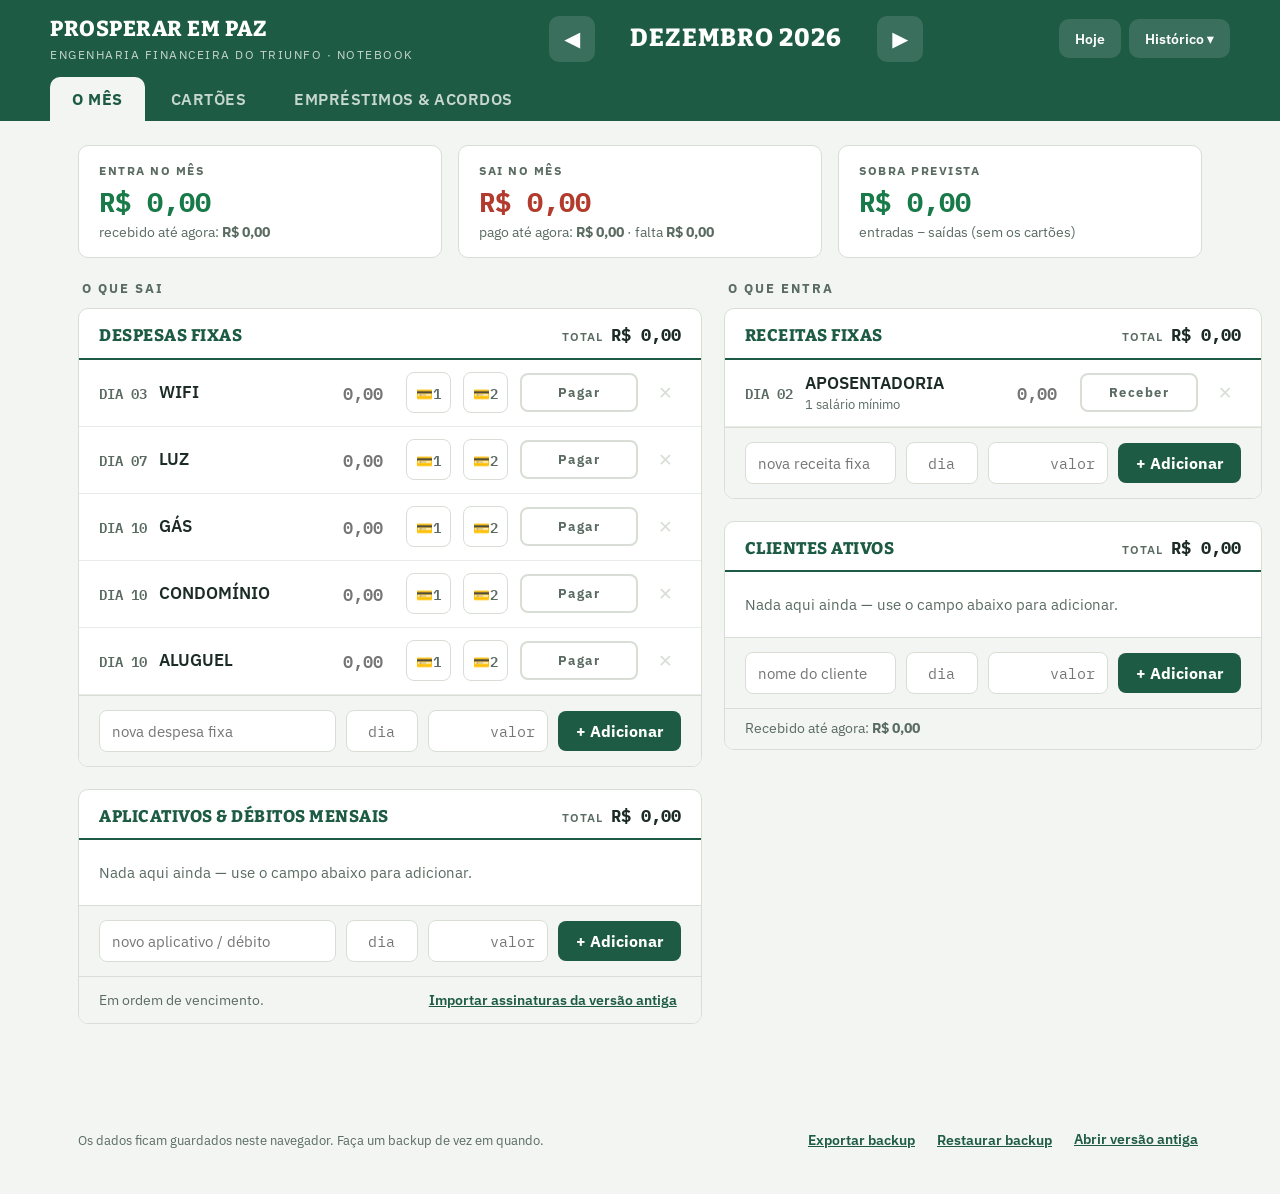
==== commit 3543b15b: "fix(notebook): garante os dois cartões numerados em estruturas já salvas A migração anterior só roda" ====
--- a/notebook/index.html
+++ b/notebook/index.html
@@ -148,14 +148,14 @@
 .row.done .r-name{color:var(--ink-soft)}
 .r-day{
   font-family:var(--f-mono);font-weight:600;font-size:.85rem;color:var(--ink-soft);
-  min-width:56px;
-}
-.r-name{flex:1;font-weight:600;min-width:0;overflow-wrap:anywhere}
+  min-width:48px;
+}
+.r-name{flex:1;font-weight:600;min-width:0;overflow-wrap:break-word}
 .r-name small{display:block;font-weight:400;font-size:.8rem;color:var(--ink-soft)}
 .r-late{color:var(--late);font-size:.72rem;font-weight:700;letter-spacing:1px;margin-left:8px;white-space:nowrap;display:inline-block}
 .val{
   font-family:var(--f-mono);font-weight:600;font-size:1.05rem;
-  width:130px;text-align:right;
+  width:112px;text-align:right;
   border:1px solid transparent;border-radius:8px;background:transparent;
   padding:8px 10px;
 }
@@ -389,11 +389,15 @@
 let E = load('estrutura', null);
 if (!E) { E = defaultEstrutura(); save('estrutura', E); }
 const saveE = () => save('estrutura', E);
-/* migração: quem começou com um cartão genérico passa a ter Cartão 1 e Cartão 2 */
-if (E.cartoes.length === 1 && E.cartoes[0].nome === 'CARTÃO DE CRÉDITO') {
-  E.cartoes[0].nome = 'CARTÃO 1';
-  E.cartoes.push({ id:'cc_2', nome:'CARTÃO 2', limite:0 });
-  saveE();
+/* migração: garante sempre DOIS cartões numerados */
+{
+  let mudou = false;
+  if (E.cartoes.length && E.cartoes[0].nome === 'CARTÃO DE CRÉDITO') { E.cartoes[0].nome = 'CARTÃO 1'; mudou = true; }
+  while (E.cartoes.length < 2) {
+    E.cartoes.push({ id: uid(), nome: `CARTÃO ${E.cartoes.length + 1}`, limite: 0 });
+    mudou = true;
+  }
+  if (mudou) saveE();
 }
 
 /* valores-padrão: último valor conhecido de cada item (prefil de mês novo) */
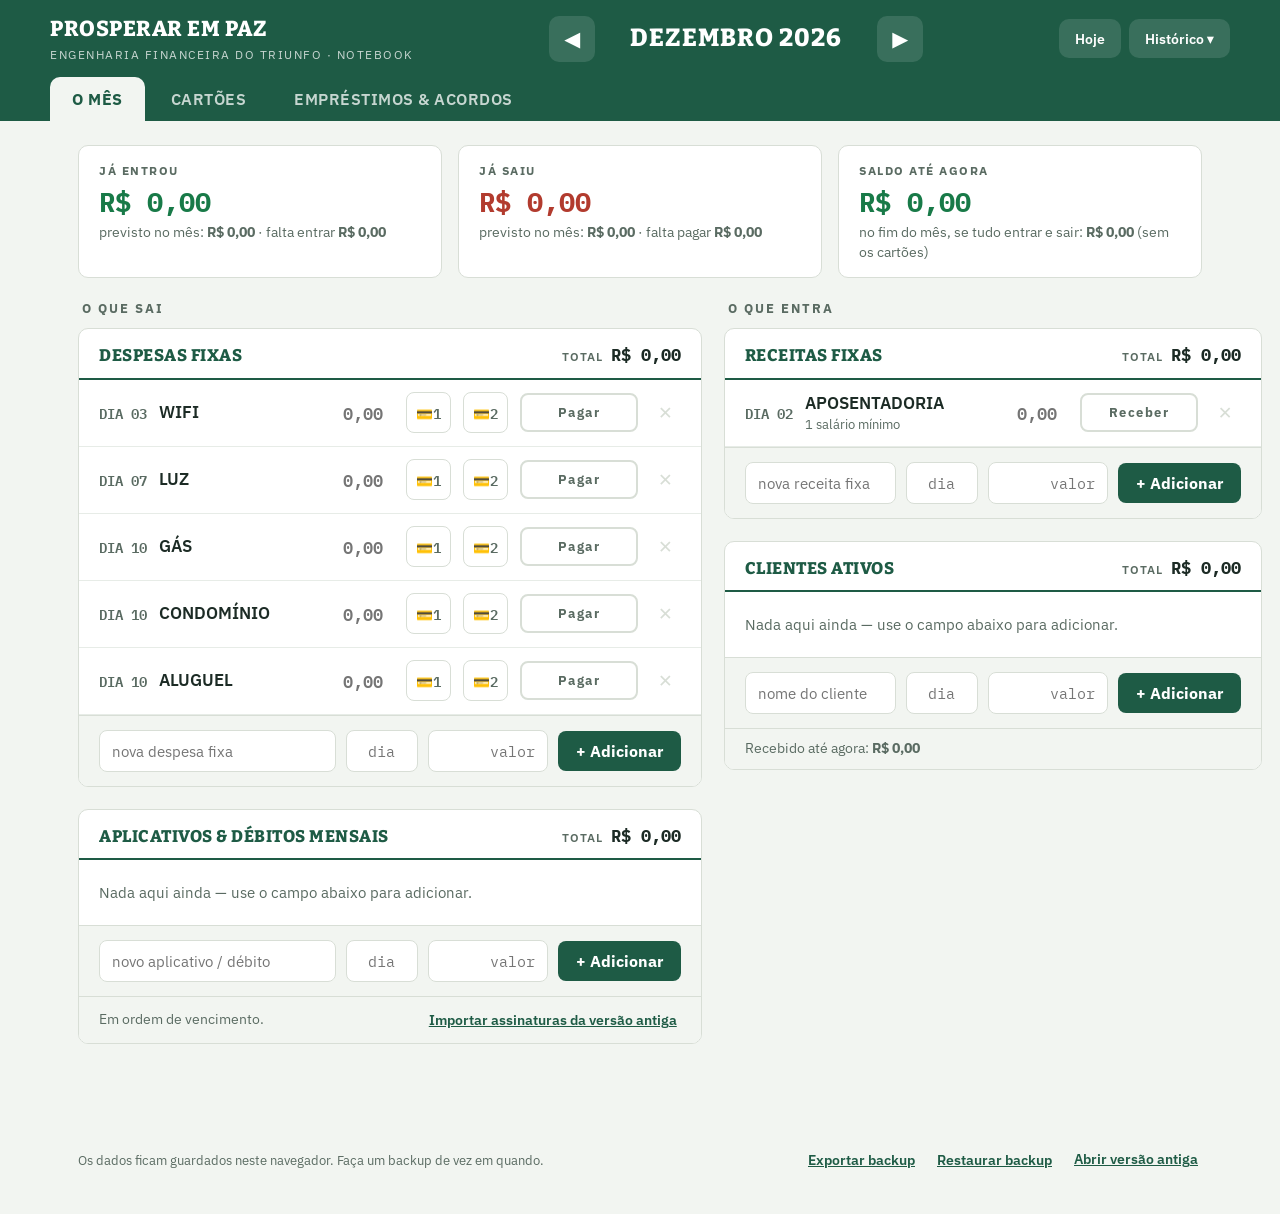
==== commit 12d539bf: "feat(notebook): painéis do mês progressivos Os números grandes agora são o realizado — "Já entrou" c" ====
--- a/notebook/index.html
+++ b/notebook/index.html
@@ -236,7 +236,19 @@
 .neg{color:var(--expense)!important}
 .pos{color:var(--income)!important}
 
-.card-title-row{display:flex;justify-content:space-between;align-items:center;padding:14px 20px 10px;border-bottom:2px solid var(--green-deep)}
+.card-title-row{display:flex;justify-content:space-between;align-items:center;padding:14px 20px 10px;border-bottom:2px solid var(--green-deep);gap:10px}
+.card-sub{font-size:.8rem;color:var(--ink-soft);font-weight:500;white-space:nowrap}
+.card-sub input{
+  width:44px;text-align:center;font-family:var(--f-mono);font-weight:600;
+  border:1px dashed var(--line);border-radius:6px;padding:3px 2px;background:transparent;
+}
+.card-sub input:focus{border-color:var(--green-deep);background:#fff;outline:none}
+.pay-divider{
+  padding:9px 20px 7px;background:var(--income-bg);
+  font-size:.72rem;font-weight:700;letter-spacing:2px;text-transform:uppercase;
+  color:var(--income);border-top:1px solid var(--line-soft);
+}
+.row.carry .r-name{color:var(--ink-soft);font-style:italic}
 .card-title-row h2{font-family:var(--f-display);font-weight:800;font-size:1.05rem;letter-spacing:.5px;color:var(--green-deep);text-transform:uppercase}
 .card-title-row input.c-name{
   font-family:var(--f-display);font-weight:800;font-size:1.05rem;letter-spacing:.5px;
@@ -381,8 +393,8 @@
     clientes: [],
     emprestimos: [],
     cartoes: [
-      { id:'cc_1', nome:'CARTÃO 1', limite:0 },
-      { id:'cc_2', nome:'CARTÃO 2', limite:0 },
+      { id:'cc_1', nome:'CARTÃO 1', limite:0, fechamento:15 },
+      { id:'cc_2', nome:'CARTÃO 2', limite:0, fechamento:15 },
     ],
   };
 }
@@ -394,9 +406,10 @@
   let mudou = false;
   if (E.cartoes.length && E.cartoes[0].nome === 'CARTÃO DE CRÉDITO') { E.cartoes[0].nome = 'CARTÃO 1'; mudou = true; }
   while (E.cartoes.length < 2) {
-    E.cartoes.push({ id: uid(), nome: `CARTÃO ${E.cartoes.length + 1}`, limite: 0 });
+    E.cartoes.push({ id: uid(), nome: `CARTÃO ${E.cartoes.length + 1}`, limite: 0, fechamento: 15 });
     mudou = true;
   }
+  for (const c of E.cartoes) if (c.fechamento == null) { c.fechamento = 15; mudou = true; }
   if (mudou) saveE();
 }
 
@@ -421,7 +434,7 @@
     }
     save(monthKeyStore(mk), M);
   }
-  M.cc ??= {}; M.cd ??= { saldo:null, lanc:[] }; M.noCartao ??= {};
+  M.cc ??= {}; M.ccPag ??= {}; M.cd ??= { saldo:null, lanc:[] }; M.noCartao ??= {};
   return M;
 }
 function saveMonth(mk, M){ save(monthKeyStore(mk), M); }
@@ -438,6 +451,34 @@
 /* ── estado corrente ──────────────────────────────────────── */
 let MK = mkNow();
 let PAGE = 'mes';
+
+/* ── FATURAS DE CARTÃO ────────────────────────────────────── */
+/* A fatura de um mês fecha no dia `fechamento` do cartão.
+   Compra com dia > fechamento (vista do mês M) cai na fatura de M+1.
+   O que ficar sem pagar de uma fatura rola para a seguinte como
+   "saldo anterior" — e segue ocupando o limite até ser pago. */
+const rawMonth = mk => load(monthKeyStore(mk), null);
+const sumV = arr => arr.reduce((s, x) => s + (x.valor || 0), 0);
+const ccLancOf = (cardId, fmk) => rawMonth(fmk)?.cc?.[cardId] ?? [];
+const ccPagOf  = (cardId, fmk) => rawMonth(fmk)?.ccPag?.[cardId] ?? [];
+function restoAnterior(cardId, fmk){
+  const mks = monthsWithData().slice().sort();
+  let resto = 0;
+  for (const m of mks) {
+    if (m >= fmk) break;
+    resto = Math.max(0, resto + sumV(ccLancOf(cardId, m)) - sumV(ccPagOf(cardId, m)));
+  }
+  return resto;
+}
+function faturaInfo(cardId, fmk){
+  const lanc  = ccLancOf(cardId, fmk);
+  const antes = restoAnterior(cardId, fmk);
+  const total = sumV(lanc) + antes;
+  const pago  = sumV(ccPagOf(cardId, fmk));
+  return { lanc, antes, total, pago, falta: total - pago };
+}
+/* em qual fatura cai uma compra do dia X, vista do mês MK */
+const faturaDestino = (card, dia) => (dia > (card.fechamento ?? 15)) ? mkShift(MK, 1) : MK;
 
 /* valor efetivo de um item no mês */
 const valOf = (M, id) => M.valores[id] ?? 0;
@@ -496,14 +537,18 @@
   if (M.pagos[id]) {
     delete M.pagos[id];
     const nc = M.noCartao[id];
+    if (nc) delete M.noCartao[id];
+    saveMonth(MK, M);
     if (nc) {
-      M.cc[nc.cardId] = (M.cc[nc.cardId] || []).filter(l => l.id !== nc.lancId);
-      delete M.noCartao[id];
+      const fmk = nc.fmk || MK;
+      const Mf = ensureMonth(fmk);
+      Mf.cc[nc.cardId] = (Mf.cc[nc.cardId] || []).filter(l => l.id !== nc.lancId);
+      saveMonth(fmk, Mf);
       toast('Desmarcado — removido do cartão');
     } else toast('Desmarcado');
   }
-  else { M.pagos[id] = true; toast('✓ Carimbado'); }
-  saveMonth(MK, M); render();
+  else { M.pagos[id] = true; toast('✓ Carimbado'); saveMonth(MK, M); }
+  render();
 }
 
 /* manda a despesa do mês para um cartão de crédito */
@@ -512,18 +557,21 @@
   return i >= 0 ? i + 1 : '';
 }
 function sendToCard(tipo, itemId, cardId){
-  const M = ensureMonth(MK);
-  const v = valOf(M, itemId);
+  const v = valOf(ensureMonth(MK), itemId);
   if (!v) { toast('Preencha o valor primeiro'); return; }
   const it = E[tipo].find(i => i.id === itemId);
   const card = E.cartoes.find(c => c.id === cardId);
   if (!it || !card) return;
+  const fmk = faturaDestino(card, it.dia || 1);
   const l = { id: uid(), desc: it.nome, valor: v, dia: it.dia || 1 };
-  (M.cc[cardId] ??= []).push(l);
+  const Mf = ensureMonth(fmk);
+  (Mf.cc[cardId] ??= []).push(l);
+  saveMonth(fmk, Mf);
+  const M = ensureMonth(MK);
   M.pagos[itemId] = true;
-  M.noCartao[itemId] = { cardId, lancId: l.id };
+  M.noCartao[itemId] = { cardId, lancId: l.id, fmk };
   saveMonth(MK, M);
-  toast(`✓ ${it.nome} lançado no ${card.nome}`);
+  toast(`✓ ${it.nome} na fatura de ${mkLabel(fmk)} do ${card.nome}`);
   render();
 }
 function setValor(id, str){
@@ -558,18 +606,54 @@
   const val  = parseMoney(document.getElementById(`cc-val-${cardId}`).value);
   const dia  = parseInt(document.getElementById(`cc-dia-${cardId}`).value, 10) || new Date().getDate();
   if (!desc || !val) { toast('Preencha a despesa e o valor'); return; }
-  const M = ensureMonth(MK);
-  (M.cc[cardId] ??= []).push({ id: uid(), desc, valor: val, dia });
-  saveMonth(MK, M); toast('✓ Lançado no cartão'); render();
-}
-function ccDel(cardId, id){
-  const M = ensureMonth(MK);
-  M.cc[cardId] = (M.cc[cardId] || []).filter(l => l.id !== id);
+  const card = E.cartoes.find(c => c.id === cardId);
+  const fmk = faturaDestino(card, dia);
+  const Mf = ensureMonth(fmk);
+  (Mf.cc[cardId] ??= []).push({ id: uid(), desc, valor: val, dia });
+  saveMonth(fmk, Mf);
+  toast(`✓ Lançado na fatura de ${mkLabel(fmk)}`);
+  render();
+}
+function ccDel(cardId, id, fmk){
+  fmk = fmk || MK;
+  const Mf = ensureMonth(fmk);
+  Mf.cc[cardId] = (Mf.cc[cardId] || []).filter(l => l.id !== id);
+  saveMonth(fmk, Mf);
   // se o lançamento veio de uma despesa d'O Mês, a linha volta a "em aberto"
-  for (const [itemId, nc] of Object.entries(M.noCartao)) {
-    if (nc.lancId === id) { delete M.noCartao[itemId]; delete M.pagos[itemId]; }
+  // (o envio pode ter partido do mês da fatura ou do anterior)
+  for (const vmk of [fmk, mkShift(fmk, -1)]) {
+    const Mv = rawMonth(vmk);
+    if (!Mv || !Mv.noCartao) continue;
+    let mudou = false;
+    for (const [itemId, nc] of Object.entries(Mv.noCartao)) {
+      if (nc.lancId === id) { delete Mv.noCartao[itemId]; delete Mv.pagos[itemId]; mudou = true; }
+    }
+    if (mudou) saveMonth(vmk, Mv);
   }
+  render();
+}
+/* pagamentos da fatura vencida (registrados no mês em que ela venceu) */
+function ccPagAdd(cardId){
+  const val = parseMoney(document.getElementById(`ccpag-val-${cardId}`).value);
+  const dia = parseInt(document.getElementById(`ccpag-dia-${cardId}`).value, 10) || new Date().getDate();
+  if (!val) { toast('Informe o valor do pagamento'); return; }
+  const M = ensureMonth(MK);
+  ((M.ccPag ??= {})[cardId] ??= []).push({ id: uid(), valor: val, dia });
+  saveMonth(MK, M);
+  toast('✓ Pagamento registrado — limite liberado');
+  render();
+}
+function ccPagDel(cardId, id){
+  const M = ensureMonth(MK);
+  M.ccPag[cardId] = (M.ccPag[cardId] || []).filter(p => p.id !== id);
   saveMonth(MK, M); render();
+}
+function ccFech(cardId, v){
+  const c = E.cartoes.find(c => c.id === cardId);
+  if (!c) return;
+  const n = parseInt(v, 10);
+  c.fechamento = (n >= 1 && n <= 28) ? n : 15;
+  saveE(); render();
 }
 function ccLimite(cardId, str){
   const c = E.cartoes.find(c => c.id === cardId);
@@ -582,7 +666,7 @@
 function ccNovoCartao(){
   const nome = prompt('Nome do cartão:', 'CARTÃO NOVO');
   if (!nome) return;
-  E.cartoes.push({ id: uid(), nome: nome.toUpperCase(), limite: 0 });
+  E.cartoes.push({ id: uid(), nome: nome.toUpperCase(), limite: 0, fechamento: 15 });
   saveE(); render();
 }
 function ccRemoverCartao(cardId, nome){
@@ -688,19 +772,19 @@
   document.getElementById('page-mes').innerHTML = `
   <div class="tiles">
     <div class="tile income">
-      <div class="t-label">Entra no mês</div>
-      <div class="t-value">${fmt(t.entradasPrev)}</div>
-      <div class="t-sub">recebido até agora: <b>${fmt(t.entradasOk)}</b></div>
+      <div class="t-label">Já entrou</div>
+      <div class="t-value">${fmt(t.entradasOk)}</div>
+      <div class="t-sub">previsto no mês: <b>${fmt(t.entradasPrev)}</b> · falta entrar <b>${fmt(t.entradasPrev - t.entradasOk)}</b></div>
     </div>
     <div class="tile expense">
-      <div class="t-label">Sai no mês</div>
-      <div class="t-value">${fmt(t.saidasPrev)}</div>
-      <div class="t-sub">pago até agora: <b>${fmt(t.saidasOk)}</b> · falta <b>${fmt(t.saidasPrev - t.saidasOk)}</b></div>
+      <div class="t-label">Já saiu</div>
+      <div class="t-value">${fmt(t.saidasOk)}</div>
+      <div class="t-sub">previsto no mês: <b>${fmt(t.saidasPrev)}</b> · falta pagar <b>${fmt(t.saidasPrev - t.saidasOk)}</b></div>
     </div>
     <div class="tile">
-      <div class="t-label">Sobra prevista</div>
-      <div class="t-value ${t.sobra < 0 ? 'neg' : 'pos'}">${fmt(t.sobra)}</div>
-      <div class="t-sub">entradas − saídas (sem os cartões)</div>
+      <div class="t-label">Saldo até agora</div>
+      <div class="t-value ${t.entradasOk - t.saidasOk < 0 ? 'neg' : 'pos'}">${fmt(t.entradasOk - t.saidasOk)}</div>
+      <div class="t-sub">no fim do mês, se tudo entrar e sair: <b>${fmt(t.sobra)}</b> (sem os cartões)</div>
     </div>
   </div>
 
@@ -779,45 +863,110 @@
 /* ── página CARTÕES ── */
 function renderCartoes(){
   const M = ensureMonth(MK);
+  const fmkAtual = MK, fmkProx = mkShift(MK, 1);
+
+  const lancRow = (cardId, l, fmk) => `
+    <div class="row">
+      <div class="r-day">DIA ${String(l.dia).padStart(2,'0')}</div>
+      <div class="r-name">${esc(l.desc)}</div>
+      <div class="val readonly">${fmt(l.valor).replace('R$ ','')}</div>
+      <button class="del-btn" onclick="ccDel('${cardId}','${l.id}','${fmk}')" title="Apagar lançamento">✕</button>
+    </div>`;
 
   const ccHtml = E.cartoes.map(card => {
-    const lanc = (M.cc[card.id] || []).slice().sort(byDia);
-    const total = lanc.reduce((s,l) => s + l.valor, 0);
-    const disp = card.limite - total;
+    const fech = card.fechamento ?? 15;
+    const fat  = faturaInfo(card.id, fmkAtual);
+    const abertoLanc = ccLancOf(card.id, fmkProx).slice().sort(byDia);
+    const abertoTotal = sumV(abertoLanc);
+    const faltaFat = Math.max(0, fat.falta);
+    const disp = card.limite - faltaFat - abertoTotal;
+    const pags = (M.ccPag[card.id] || []).slice().sort(byDia);
+    const quitada = fat.total > 0 && fat.falta <= 0;
+
     return `
-    <div class="ledger">
-      <div class="card-title-row">
-        <input class="c-name" value="${esc(card.nome)}" onchange="ccNome('${card.id}', this.value)" title="Clique para renomear">
-        <button class="del-btn" onclick="ccRemoverCartao('${card.id}','${esc(card.nome)}')" title="Remover cartão">✕</button>
-      </div>
-      <div class="cc-top">
-        <div class="cc-cell">
-          <div class="t-label">Total lançado</div>
-          <div class="t-value neg">${fmt(total)}</div>
-        </div>
-        <div class="cc-cell">
-          <div class="t-label">Limite</div>
-          <input class="t-edit" value="${card.limite ? fmt(card.limite).replace('R$ ','') : ''}"
-            placeholder="0,00" inputmode="decimal" onchange="ccLimite('${card.id}', this.value)" aria-label="limite do cartão">
-        </div>
-        <div class="cc-cell">
-          <div class="t-label">Disponível</div>
-          <div class="t-value ${disp < 0 ? 'neg' : 'pos'}">${fmt(disp)}</div>
-        </div>
-      </div>
-      ${lanc.length ? lanc.map(l => `
-        <div class="row">
-          <div class="r-day">DIA ${String(l.dia).padStart(2,'0')}</div>
-          <div class="r-name">${esc(l.desc)}</div>
-          <div class="val readonly">${fmt(l.valor).replace('R$ ','')}</div>
-          <button class="del-btn" onclick="ccDel('${card.id}','${l.id}')" title="Apagar lançamento">✕</button>
-        </div>`).join('')
-      : `<div class="empty">Nenhum lançamento neste mês.</div>`}
-      <div class="add-row">
-        <input class="a-name" id="cc-desc-${card.id}" placeholder="despesa">
-        <input class="a-val"  id="cc-val-${card.id}"  placeholder="valor" inputmode="decimal">
-        <input class="a-day"  id="cc-dia-${card.id}"  placeholder="dia" inputmode="numeric">
-        <button class="add-btn" onclick="ccAdd('${card.id}')">+ Lançar</button>
+    <div class="cols" style="margin-bottom:22px">
+
+      <div class="ledger" style="margin-bottom:0">
+        <div class="card-title-row">
+          <input class="c-name" value="${esc(card.nome)}" onchange="ccNome('${card.id}', this.value)" title="Clique para renomear">
+          <span class="card-sub">fecha dia
+            <input value="${fech}" inputmode="numeric" onchange="ccFech('${card.id}', this.value)" aria-label="dia de fechamento">
+          </span>
+          <button class="del-btn" onclick="ccRemoverCartao('${card.id}','${esc(card.nome)}')" title="Remover cartão">✕</button>
+        </div>
+        <div class="cc-top">
+          <div class="cc-cell">
+            <div class="t-label">Fatura em aberto</div>
+            <div class="t-value neg">${fmt(abertoTotal)}</div>
+          </div>
+          <div class="cc-cell">
+            <div class="t-label">Limite</div>
+            <input class="t-edit" value="${card.limite ? fmt(card.limite).replace('R$ ','') : ''}"
+              placeholder="0,00" inputmode="decimal" onchange="ccLimite('${card.id}', this.value)" aria-label="limite do cartão">
+          </div>
+          <div class="cc-cell">
+            <div class="t-label">Disponível agora</div>
+            <div class="t-value ${disp < 0 ? 'neg' : 'pos'}">${fmt(disp)}</div>
+          </div>
+        </div>
+        ${abertoLanc.length ? abertoLanc.map(l => lancRow(card.id, l, fmkProx)).join('')
+          : `<div class="empty">Nenhuma compra na fatura em aberto.</div>`}
+        <div class="add-row">
+          <input class="a-name" id="cc-desc-${card.id}" placeholder="despesa">
+          <input class="a-val"  id="cc-val-${card.id}"  placeholder="valor" inputmode="decimal">
+          <input class="a-day"  id="cc-dia-${card.id}"  placeholder="dia" inputmode="numeric">
+          <button class="add-btn" onclick="ccAdd('${card.id}')">+ Lançar</button>
+        </div>
+        <div class="ledger-foot">
+          <span>Compra até o dia ${fech} entra na fatura ao lado; do dia ${fech + 1} em diante, nesta (vence em ${mkLabel(fmkProx)}).</span>
+        </div>
+      </div>
+
+      <div class="ledger" style="margin-bottom:0">
+        <div class="card-title-row">
+          <h2>Fatura de ${mkLabel(fmkAtual)}</h2>
+          <span class="card-sub">${quitada ? '✓ quitada' : `fechou dia ${fech}`}</span>
+        </div>
+        <div class="cc-top">
+          <div class="cc-cell">
+            <div class="t-label">Total da fatura</div>
+            <div class="t-value">${fmt(fat.total)}</div>
+          </div>
+          <div class="cc-cell">
+            <div class="t-label">Já pago</div>
+            <div class="t-value pos">${fmt(fat.pago)}</div>
+          </div>
+          <div class="cc-cell">
+            <div class="t-label">Falta pagar</div>
+            <div class="t-value ${fat.falta > 0 ? 'neg' : 'pos'}">${fmt(Math.max(0, fat.falta))}</div>
+          </div>
+        </div>
+        ${fat.antes > 0 ? `
+          <div class="row carry">
+            <div class="r-day">—</div>
+            <div class="r-name">Saldo da fatura anterior</div>
+            <div class="val readonly">${fmt(fat.antes).replace('R$ ','')}</div>
+            <span style="width:35px"></span>
+          </div>` : ''}
+        ${fat.lanc.length ? fat.lanc.slice().sort(byDia).map(l => lancRow(card.id, l, fmkAtual)).join('')
+          : (fat.antes > 0 ? '' : `<div class="empty">Sem compras nesta fatura.</div>`)}
+        <div class="pay-divider">Pagamentos da fatura</div>
+        ${pags.length ? pags.map(p => `
+          <div class="row done">
+            <div class="r-day">DIA ${String(p.dia).padStart(2,'0')}</div>
+            <div class="r-name">Pagamento</div>
+            <div class="val readonly" style="color:var(--income)">− ${fmt(p.valor).replace('R$ ','')}</div>
+            <button class="del-btn" onclick="ccPagDel('${card.id}','${p.id}')" title="Apagar pagamento">✕</button>
+          </div>`).join('')
+        : `<div class="empty">Nenhum pagamento ainda. Cada pagamento libera limite na hora.</div>`}
+        <div class="add-row">
+          <input class="a-val" id="ccpag-val-${card.id}" placeholder="valor pago" inputmode="decimal" style="flex:1">
+          <input class="a-day" id="ccpag-dia-${card.id}" placeholder="dia" inputmode="numeric">
+          <button class="add-btn" onclick="ccPagAdd('${card.id}')">+ Pagar</button>
+        </div>
+        <div class="ledger-foot">
+          <span>O que ficar sem pagar entra na fatura seguinte como "saldo anterior".</span>
+        </div>
       </div>
     </div>`;
   }).join('');
@@ -861,16 +1010,18 @@
     </div>`;
 
   document.getElementById('page-cartoes').innerHTML = `
+    <div class="cols" style="margin-bottom:10px">
+      <p class="section-label" style="margin-bottom:0">Mês em curso</p>
+      <p class="section-label" style="margin-bottom:0">Após o vencimento</p>
+    </div>
+    ${ccHtml}
+    <button class="link-btn" style="margin-bottom:18px" onclick="ccNovoCartao()">+ adicionar outro cartão de crédito</button>
     <div class="cols">
-      <div>
-        <p class="section-label">Crédito</p>
-        ${ccHtml}
-        <button class="link-btn" onclick="ccNovoCartao()">+ adicionar outro cartão de crédito</button>
-      </div>
       <div>
         <p class="section-label">Débito</p>
         ${cdHtml}
       </div>
+      <div></div>
     </div>`;
 }
 
@@ -965,6 +1116,33 @@
   e.target.value = '';
 });
 
+/* ── migração única: lançamentos antigos de cartão passam ao modelo de fatura ──
+   (compra com dia > fechamento pertence à fatura do mês seguinte) */
+if (!load('migr_fatura_v3', false)) {
+  for (const mk of monthsWithData()) {          // do mais novo para o mais antigo
+    const m = rawMonth(mk);
+    if (!m || !m.cc) continue;
+    let mudou = false;
+    for (const card of E.cartoes) {
+      const fech = card.fechamento ?? 15;
+      const lista = m.cc[card.id] || [];
+      const move = lista.filter(l => l.dia > fech);
+      if (!move.length) continue;
+      m.cc[card.id] = lista.filter(l => l.dia <= fech);
+      const prox = mkShift(mk, 1);
+      const Mp = ensureMonth(prox);
+      (Mp.cc[card.id] ??= []).push(...move);
+      saveMonth(prox, Mp);
+      for (const nc of Object.values(m.noCartao || {})) {
+        if (move.some(l => l.id === nc.lancId)) nc.fmk = prox;
+      }
+      mudou = true;
+    }
+    if (mudou) saveMonth(mk, m);
+  }
+  save('migr_fatura_v3', true);
+}
+
 /* ── início ── */
 render();
 </script>
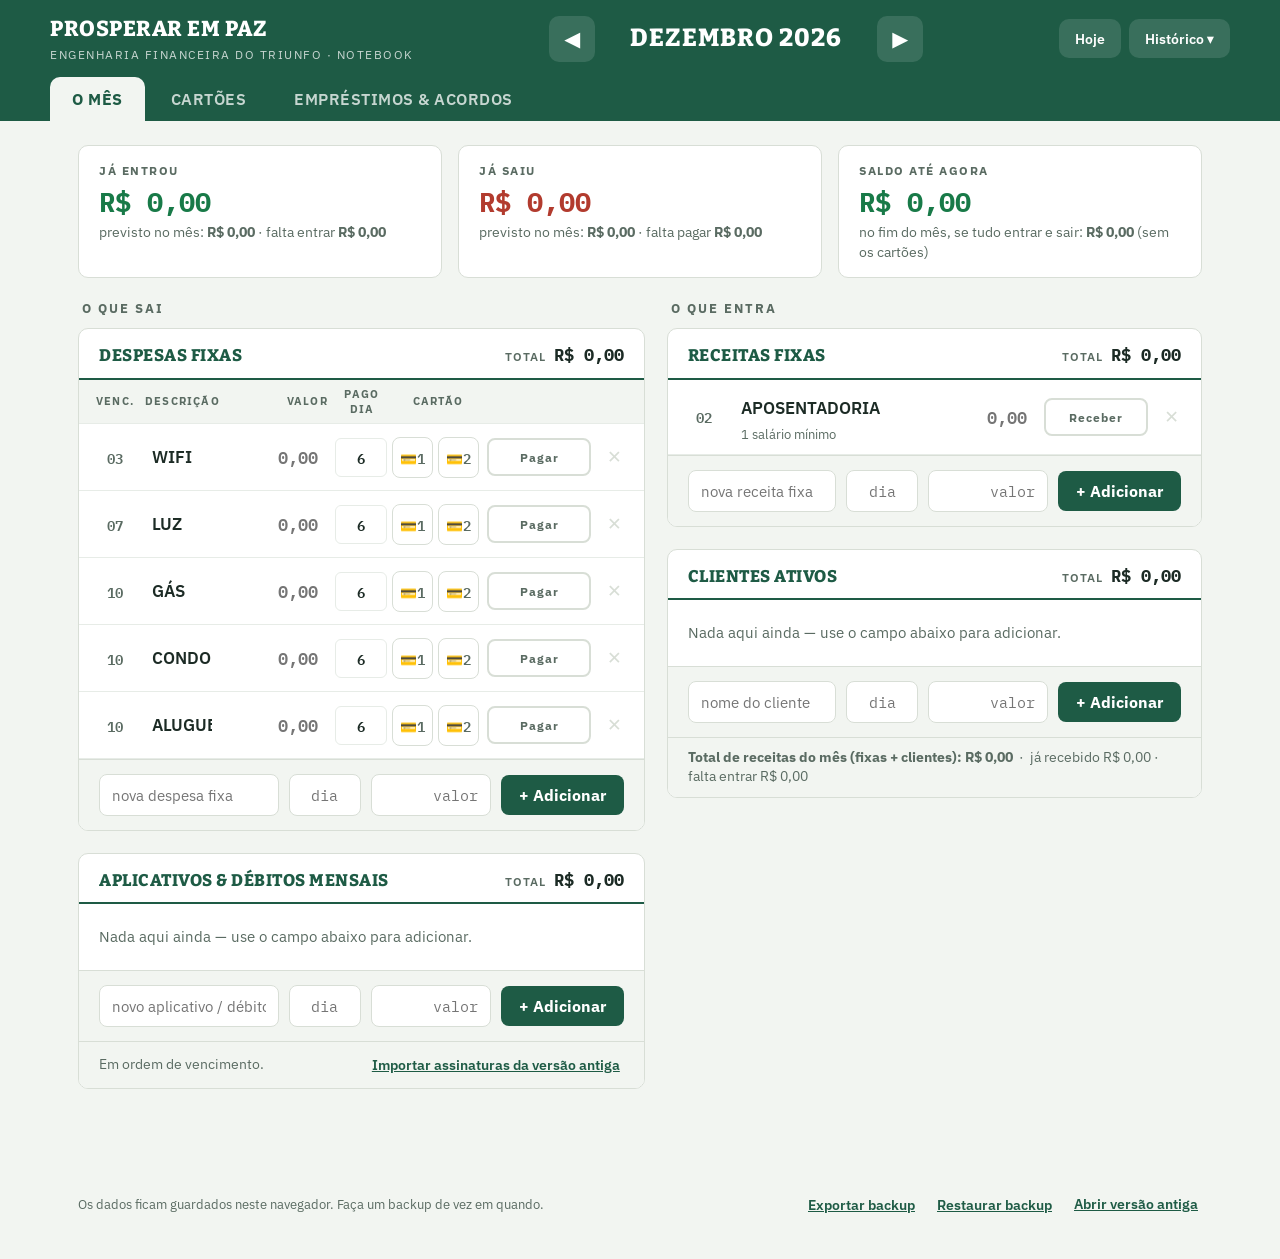
==== commit c4604cfa: "feat(notebook): dia do PAGAMENTO define a fatura; nome e vencimento editáveis Antes o envio ao cartã" ====
--- a/notebook/index.html
+++ b/notebook/index.html
@@ -139,8 +139,8 @@
 .ledger-head .lh-total small{font-family:var(--f-body);font-weight:600;font-size:.72rem;color:var(--ink-soft);letter-spacing:1px;margin-right:8px}
 
 .row{
-  display:flex;align-items:center;gap:12px;
-  padding:10px 20px;border-bottom:1px solid var(--line-soft);
+  display:flex;align-items:center;gap:8px;
+  padding:10px 14px;border-bottom:1px solid var(--line-soft);
   min-height:54px;
 }
 .row:last-child{border-bottom:none}
@@ -155,9 +155,9 @@
 .r-late{color:var(--late);font-size:.72rem;font-weight:700;letter-spacing:1px;margin-left:8px;white-space:nowrap;display:inline-block}
 .val{
   font-family:var(--f-mono);font-weight:600;font-size:1.05rem;
-  width:112px;text-align:right;
+  width:100px;text-align:right;
   border:1px solid transparent;border-radius:8px;background:transparent;
-  padding:8px 10px;
+  padding:8px 8px;
 }
 .val:hover{border-color:var(--line)}
 .val:focus{border-color:var(--green-deep);background:#fff;outline:none}
@@ -166,8 +166,8 @@
 /* stamp button */
 .stamp-btn{
   border:2px solid var(--line);background:#fff;color:var(--ink-soft);
-  font-weight:700;font-size:.8rem;letter-spacing:1.5px;
-  padding:9px 14px;border-radius:8px;min-width:118px;
+  font-weight:700;font-size:.78rem;letter-spacing:1px;
+  padding:9px 8px;border-radius:8px;min-width:104px;
 }
 .stamp-btn:hover{border-color:var(--green-deep);color:var(--green-deep)}
 .stamp-btn.stamped{
@@ -180,10 +180,36 @@
 
 .cc-send{
   border:1px solid var(--line);background:#fff;border-radius:8px;
-  padding:8px 9px;font-size:.85rem;font-family:var(--f-mono);font-weight:600;
+  padding:8px 7px;font-size:.85rem;font-family:var(--f-mono);font-weight:600;
   color:var(--ink-soft);white-space:nowrap;
 }
 .cc-send:hover{border-color:var(--green-deep);color:var(--green-deep);background:var(--income-bg)}
+
+/* campos editáveis dentro da linha */
+.r-day-edit{
+  width:44px;text-align:center;
+  font-family:var(--f-mono);font-weight:600;font-size:.85rem;color:var(--ink-soft);
+  border:1px solid transparent;border-radius:6px;background:transparent;padding:6px 2px;
+}
+.r-name-wrap{flex:1;min-width:70px;display:flex;flex-direction:column;align-items:flex-start}
+.r-name-wrap small{font-size:.8rem;color:var(--ink-soft);padding-left:7px}
+.r-name-edit{
+  width:100%;font-weight:600;font-size:1.0625rem;font-family:inherit;
+  border:1px solid transparent;border-radius:6px;background:transparent;padding:6px 6px;
+}
+.r-day-edit:hover,.r-name-edit:hover,.r-pgto:hover{border-color:var(--line)}
+.r-day-edit:focus,.r-name-edit:focus,.r-pgto:focus{border-color:var(--green-deep);background:#fff;outline:none}
+.r-pgto{
+  width:52px;text-align:center;
+  font-family:var(--f-mono);font-weight:600;font-size:.9rem;
+  border:1px solid var(--line-soft);border-radius:6px;background:#fff;padding:7px 2px;
+}
+.pay-group{display:flex;align-items:center;gap:5px}
+.col-head{
+  display:flex;align-items:center;gap:8px;padding:7px 14px 6px;
+  border-bottom:1px solid var(--line-soft);background:var(--paper);
+  font-size:.66rem;font-weight:700;letter-spacing:1.2px;text-transform:uppercase;color:var(--ink-soft);
+}
 
 .del-btn{
   background:none;border:none;color:var(--line);font-size:1.1rem;
@@ -252,7 +278,8 @@
 .card-title-row h2{font-family:var(--f-display);font-weight:800;font-size:1.05rem;letter-spacing:.5px;color:var(--green-deep);text-transform:uppercase}
 .card-title-row input.c-name{
   font-family:var(--f-display);font-weight:800;font-size:1.05rem;letter-spacing:.5px;
-  color:var(--green-deep);text-transform:uppercase;border:none;background:transparent;width:60%;
+  color:var(--green-deep);text-transform:uppercase;border:none;background:transparent;
+  flex:1;min-width:0;
 }
 .card-title-row input.c-name:focus{outline:2px solid var(--line);border-radius:6px}
 
@@ -365,6 +392,7 @@
   let s = String(str).replace(/[R$\s]/g,'');
   if (!s) return 0;
   if (s.includes(',')) s = s.replace(/\./g,'').replace(',','.');
+  else if (/^\d{1,3}(\.\d{3})+$/.test(s)) s = s.replace(/\./g,'');  // "1.234" = mil e 234
   const n = parseFloat(s);
   return isNaN(n) ? 0 : Math.round(n * 100);
 }
@@ -434,7 +462,7 @@
     }
     save(monthKeyStore(mk), M);
   }
-  M.cc ??= {}; M.ccPag ??= {}; M.cd ??= { saldo:null, lanc:[] }; M.noCartao ??= {};
+  M.cc ??= {}; M.ccPag ??= {}; M.cd ??= { saldo:null, lanc:[] }; M.noCartao ??= {}; M.diaPag ??= {};
   return M;
 }
 function saveMonth(mk, M){ save(monthKeyStore(mk), M); }
@@ -556,30 +584,92 @@
   const i = E.cartoes.findIndex(c => c.id === cardId);
   return i >= 0 ? i + 1 : '';
 }
+/* dia em que a conta foi/será PAGA (não o vencimento) — é ele que define a fatura */
+function diaPagOf(M, itemId, diaVenc){
+  if (M.diaPag && M.diaPag[itemId]) return M.diaPag[itemId];
+  return (MK === mkNow()) ? new Date().getDate() : (diaVenc || 1);
+}
 function sendToCard(tipo, itemId, cardId){
-  const v = valOf(ensureMonth(MK), itemId);
+  const M0 = ensureMonth(MK);
+  const v = valOf(M0, itemId);
   if (!v) { toast('Preencha o valor primeiro'); return; }
   const it = E[tipo].find(i => i.id === itemId);
   const card = E.cartoes.find(c => c.id === cardId);
   if (!it || !card) return;
-  const fmk = faturaDestino(card, it.dia || 1);
-  const l = { id: uid(), desc: it.nome, valor: v, dia: it.dia || 1 };
+  const diaPg = diaPagOf(M0, itemId, it.dia);
+  const fmk = faturaDestino(card, diaPg);
+  const l = { id: uid(), desc: it.nome, valor: v, dia: diaPg };
   const Mf = ensureMonth(fmk);
   (Mf.cc[cardId] ??= []).push(l);
   saveMonth(fmk, Mf);
   const M = ensureMonth(MK);
   M.pagos[itemId] = true;
+  (M.diaPag ??= {})[itemId] = diaPg;
   M.noCartao[itemId] = { cardId, lancId: l.id, fmk };
   saveMonth(MK, M);
-  toast(`✓ ${it.nome} na fatura de ${mkLabel(fmk)} do ${card.nome}`);
+  toast(`✓ ${it.nome} · pago dia ${diaPg} · fatura de ${mkLabel(fmk)}`);
   render();
+}
+/* mantém o lançamento no cartão igual ao item (valor, nome ou dia mudou) */
+function syncLanc(itemId, patch){
+  const M = ensureMonth(MK);
+  const nc = M.noCartao?.[itemId];
+  if (!nc) return;
+  // um único objeto por mês: dois "ensureMonth" do mesmo mês se sobrescreveriam ao gravar
+  const cache = { [MK]: M };
+  const mes = mk => (cache[mk] ??= ensureMonth(mk));
+  const origem = nc.fmk || MK;
+  const Mo = mes(origem);
+  const l = (Mo.cc[nc.cardId] || []).find(x => x.id === nc.lancId);
+  if (!l) return;
+  Object.assign(l, patch);
+  if (patch.dia != null) {
+    const card = E.cartoes.find(c => c.id === nc.cardId);
+    const destino = faturaDestino(card, patch.dia);
+    if (destino !== origem) {
+      Mo.cc[nc.cardId] = (Mo.cc[nc.cardId] || []).filter(x => x.id !== nc.lancId);
+      (mes(destino).cc[nc.cardId] ??= []).push(l);
+      nc.fmk = destino;
+    }
+  }
+  for (const [mk, obj] of Object.entries(cache)) saveMonth(mk, obj);
 }
 function setValor(id, str){
   const M = ensureMonth(MK);
   const v = parseMoney(str);
   M.valores[id] = v; DEF[id] = v;
-  saveMonth(MK, M); saveDEF(); render();
-}
+  saveMonth(MK, M); saveDEF();
+  syncLanc(id, { valor: v });
+  render();
+}
+function setNome(tipo, id, nome){
+  nome = nome.trim();
+  if (!nome) { render(); return; }
+  const it = E[tipo].find(i => i.id === id);
+  if (!it) return;
+  it.nome = nome; saveE();
+  syncLanc(id, { desc: nome });
+  render();
+}
+function setDiaVenc(tipo, id, v){
+  const n = parseInt(v, 10);
+  const it = E[tipo].find(i => i.id === id);
+  if (!it) return;
+  it.dia = (n >= 1 && n <= 31) ? n : 1;
+  saveE(); render();
+}
+function setDiaPag(id, v){
+  const M = ensureMonth(MK);
+  const n = parseInt(v, 10);
+  (M.diaPag ??= {});
+  if (n >= 1 && n <= 31) M.diaPag[id] = n; else delete M.diaPag[id];
+  saveMonth(MK, M);
+  if (n >= 1 && n <= 31) syncLanc(id, { dia: n });
+  render();
+}
+/* esvazia os campos de um formulário depois de gravar */
+function limpar(...ids){ for (const id of ids) { const el = document.getElementById(id); if (el) el.value = ''; } }
+
 function addItem(tipo){
   const nome = document.getElementById(`add-nome-${tipo}`).value.trim();
   const dia  = parseInt(document.getElementById(`add-dia-${tipo}`)?.value, 10) || null;
@@ -592,6 +682,7 @@
   const M = ensureMonth(MK);
   const v = parseMoney(valS);
   if (v) { M.valores[it.id] = v; DEF[it.id] = v; saveMonth(MK, M); saveDEF(); }
+  limpar(`add-nome-${tipo}`, `add-dia-${tipo}`, `add-val-${tipo}`, `add-inst-${tipo}`);
   toast('✓ Adicionado'); render();
 }
 function removeItem(tipo, id, nome){
@@ -611,6 +702,7 @@
   const Mf = ensureMonth(fmk);
   (Mf.cc[cardId] ??= []).push({ id: uid(), desc, valor: val, dia });
   saveMonth(fmk, Mf);
+  limpar(`cc-desc-${cardId}`, `cc-val-${cardId}`, `cc-dia-${cardId}`);
   toast(`✓ Lançado na fatura de ${mkLabel(fmk)}`);
   render();
 }
@@ -640,6 +732,7 @@
   const M = ensureMonth(MK);
   ((M.ccPag ??= {})[cardId] ??= []).push({ id: uid(), valor: val, dia });
   saveMonth(MK, M);
+  limpar(`ccpag-val-${cardId}`, `ccpag-dia-${cardId}`);
   toast('✓ Pagamento registrado — limite liberado');
   render();
 }
@@ -687,7 +780,9 @@
   if (!desc || !val) { toast('Preencha a despesa e o valor'); return; }
   const M = ensureMonth(MK);
   M.cd.lanc.push({ id: uid(), desc, valor: val, dia });
-  saveMonth(MK, M); toast('✓ Lançado no débito'); render();
+  saveMonth(MK, M);
+  limpar('cd-desc', 'cd-val', 'cd-dia');
+  toast('✓ Lançado no débito'); render();
 }
 function cdDel(id){
   const M = ensureMonth(MK);
@@ -735,22 +830,43 @@
 
 function ledgerRows(tipo, itens, M, stampOn, stampOff){
   if (!itens.length) return `<div class="empty">Nada aqui ainda — use o campo abaixo para adicionar.</div>`;
-  return itens.slice().sort(byDia).map(it => {
+  const comCartao = (tipo === 'fixas' || tipo === 'debitos');
+  const head = comCartao ? `
+    <div class="col-head">
+      <span style="width:44px;text-align:center">Venc.</span>
+      <span style="flex:1;min-width:70px">Descrição</span>
+      <span style="width:100px;text-align:right">Valor</span>
+      <span style="width:52px;text-align:center">Pago dia</span>
+      <span style="width:84px;text-align:center">Cartão</span>
+      <span style="width:104px"></span>
+      <span style="width:30px"></span>
+    </div>` : '';
+  return head + itens.slice().sort(byDia).map(it => {
     const pago = !!M.pagos[it.id];
-    const late = tipo !== 'receitas' && tipo !== 'clientes' && valOf(M, it.id) > 0 && isLate(MK, it.dia, pago);
+    const late = tipo !== 'receitas' && tipo !== 'clientes'
+              && valOf(M, it.id) > 0 && isLate(MK, it.dia, pago);
     const nc = M.noCartao[it.id];
     const labelOn = nc ? `NO CARTÃO ${cardNum(nc.cardId)}` : stampOn;
-    const sendBtns = (!pago && (tipo === 'fixas' || tipo === 'debitos'))
-      ? E.cartoes.map((c, i) =>
+    const diaPg = diaPagOf(M, it.id, it.dia);
+    const payGroup = comCartao ? `
+      <span class="pay-group">
+        <input class="r-pgto" value="${diaPg}" inputmode="numeric" title="dia em que a conta foi paga"
+          aria-label="dia do pagamento" onchange="setDiaPag('${it.id}', this.value)">
+        ${pago ? '<span style="width:84px"></span>' : E.cartoes.map((c, i) =>
           `<button class="cc-send" onclick="sendToCard('${tipo}','${it.id}','${c.id}')"
-            title="Lançar no ${esc(c.nome)}">💳${i + 1}</button>`).join('')
-      : '';
+            title="Pagar com o ${esc(c.nome)} no dia ${diaPg}">💳${i + 1}</button>`).join('')}
+      </span>` : '';
     return `<div class="row ${pago ? 'done' : ''}">
-      <div class="r-day">DIA ${String(it.dia).padStart(2,'0')}</div>
-      <div class="r-name">${esc(it.nome)}${late ? '<span class="r-late">ATRASADO</span>' : ''}
-        ${it.sub ? `<small>${esc(it.sub)}</small>` : ''}${it.inst ? `<small>${esc(it.inst)}</small>` : ''}</div>
+      <input class="r-day-edit" value="${String(it.dia).padStart(2,'0')}" inputmode="numeric"
+        title="dia do vencimento" aria-label="dia do vencimento" onchange="setDiaVenc('${tipo}','${it.id}', this.value)">
+      <div class="r-name-wrap">
+        <input class="r-name-edit" value="${esc(it.nome)}" title="clique para editar o nome"
+          aria-label="descrição" onchange="setNome('${tipo}','${it.id}', this.value)">
+        ${it.sub || it.inst ? `<small>${esc(it.sub || it.inst)}</small>` : ''}
+        ${late ? '<span class="r-late">ATRASADO</span>' : ''}
+      </div>
       ${valInput(it.id, valOf(M, it.id))}
-      ${sendBtns}
+      ${payGroup}
       ${stampBtn(it.id, pago, labelOn, stampOff)}
       <button class="del-btn" onclick="removeItem('${tipo}','${it.id}','${esc(it.nome)}')" title="Remover da lista">✕</button>
     </div>`;
@@ -854,7 +970,10 @@
           <input class="a-val"  id="add-val-clientes"  placeholder="valor" inputmode="decimal">
           <button class="add-btn" onclick="addItem('clientes')">+ Adicionar</button>
         </div>
-        <div class="ledger-foot"><span>Recebido até agora: <b>${fmt(cl.pago + rc.pago)}</b></span></div>
+        <div class="ledger-foot">
+          <span><b>Total de receitas do mês (fixas + clientes): ${fmt(rc.tot + cl.tot)}</b>
+            &nbsp;·&nbsp; já recebido ${fmt(rc.pago + cl.pago)} · falta entrar ${fmt((rc.tot + cl.tot) - (rc.pago + cl.pago))}</span>
+        </div>
       </div>
     </div>
   </div>`;
@@ -1059,11 +1178,29 @@
 
 /* ── render geral ── */
 function render(){
+  // preserva o que estiver digitado nos campos de adicionar (o redesenho não pode engolir)
+  const digitado = {};
+  document.querySelectorAll('.add-row input[id]').forEach(i => { if (i.value) digitado[i.id] = i.value; });
   document.getElementById('month-name').textContent = mkLabel(MK);
   if (PAGE === 'mes') renderMes();
   else if (PAGE === 'cartoes') renderCartoes();
   else renderEmprestimos();
-}
+  for (const [id, v] of Object.entries(digitado)) {
+    const el = document.getElementById(id);
+    if (el && !el.value) el.value = v;
+  }
+}
+
+/* Enter confirma: nos campos de adicionar dispara o botão da linha;
+   nos demais campos, aplica o valor (blur -> onchange grava) */
+document.addEventListener('keydown', e => {
+  if (e.key !== 'Enter') return;
+  const el = e.target;
+  if (!(el instanceof HTMLInputElement)) return;
+  const addRow = el.closest('.add-row');
+  if (addRow) { e.preventDefault(); addRow.querySelector('.add-btn')?.click(); }
+  else el.blur();
+});
 
 /* ── toast ── */
 let toastTimer;
